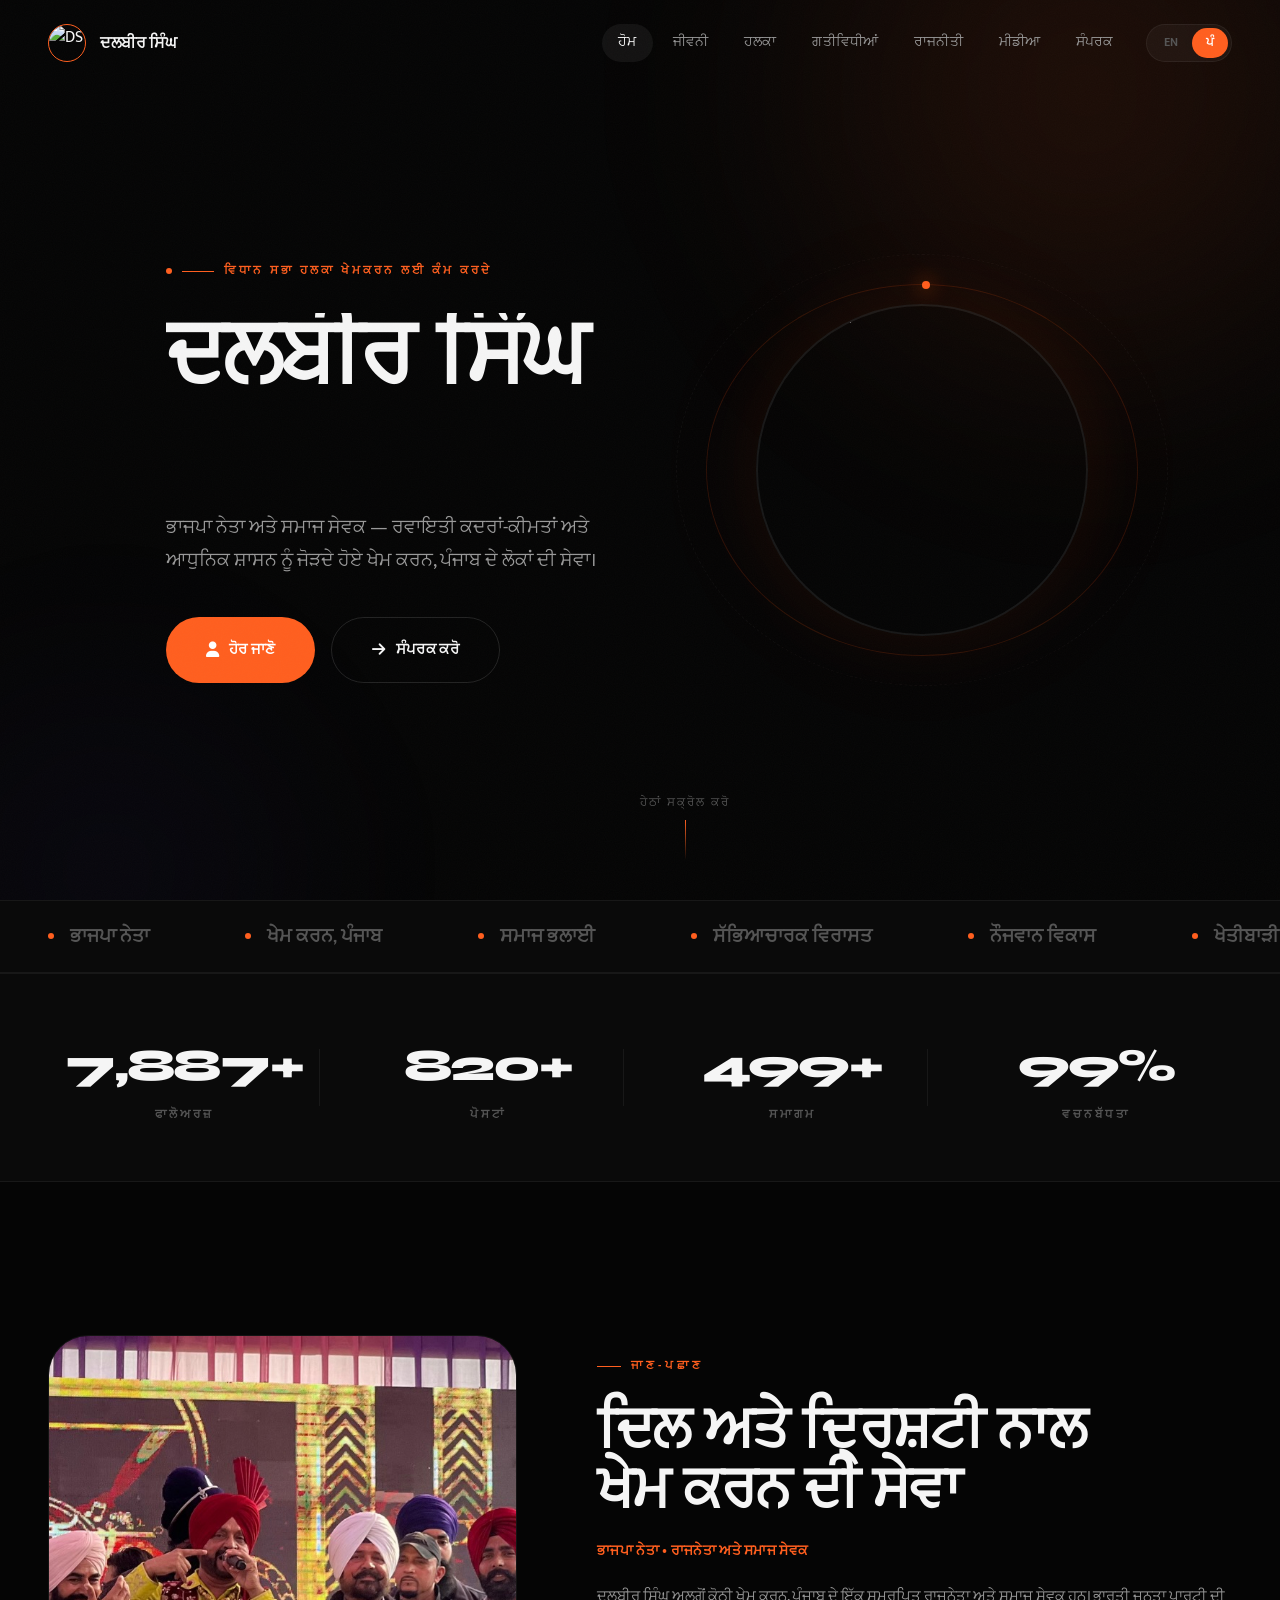
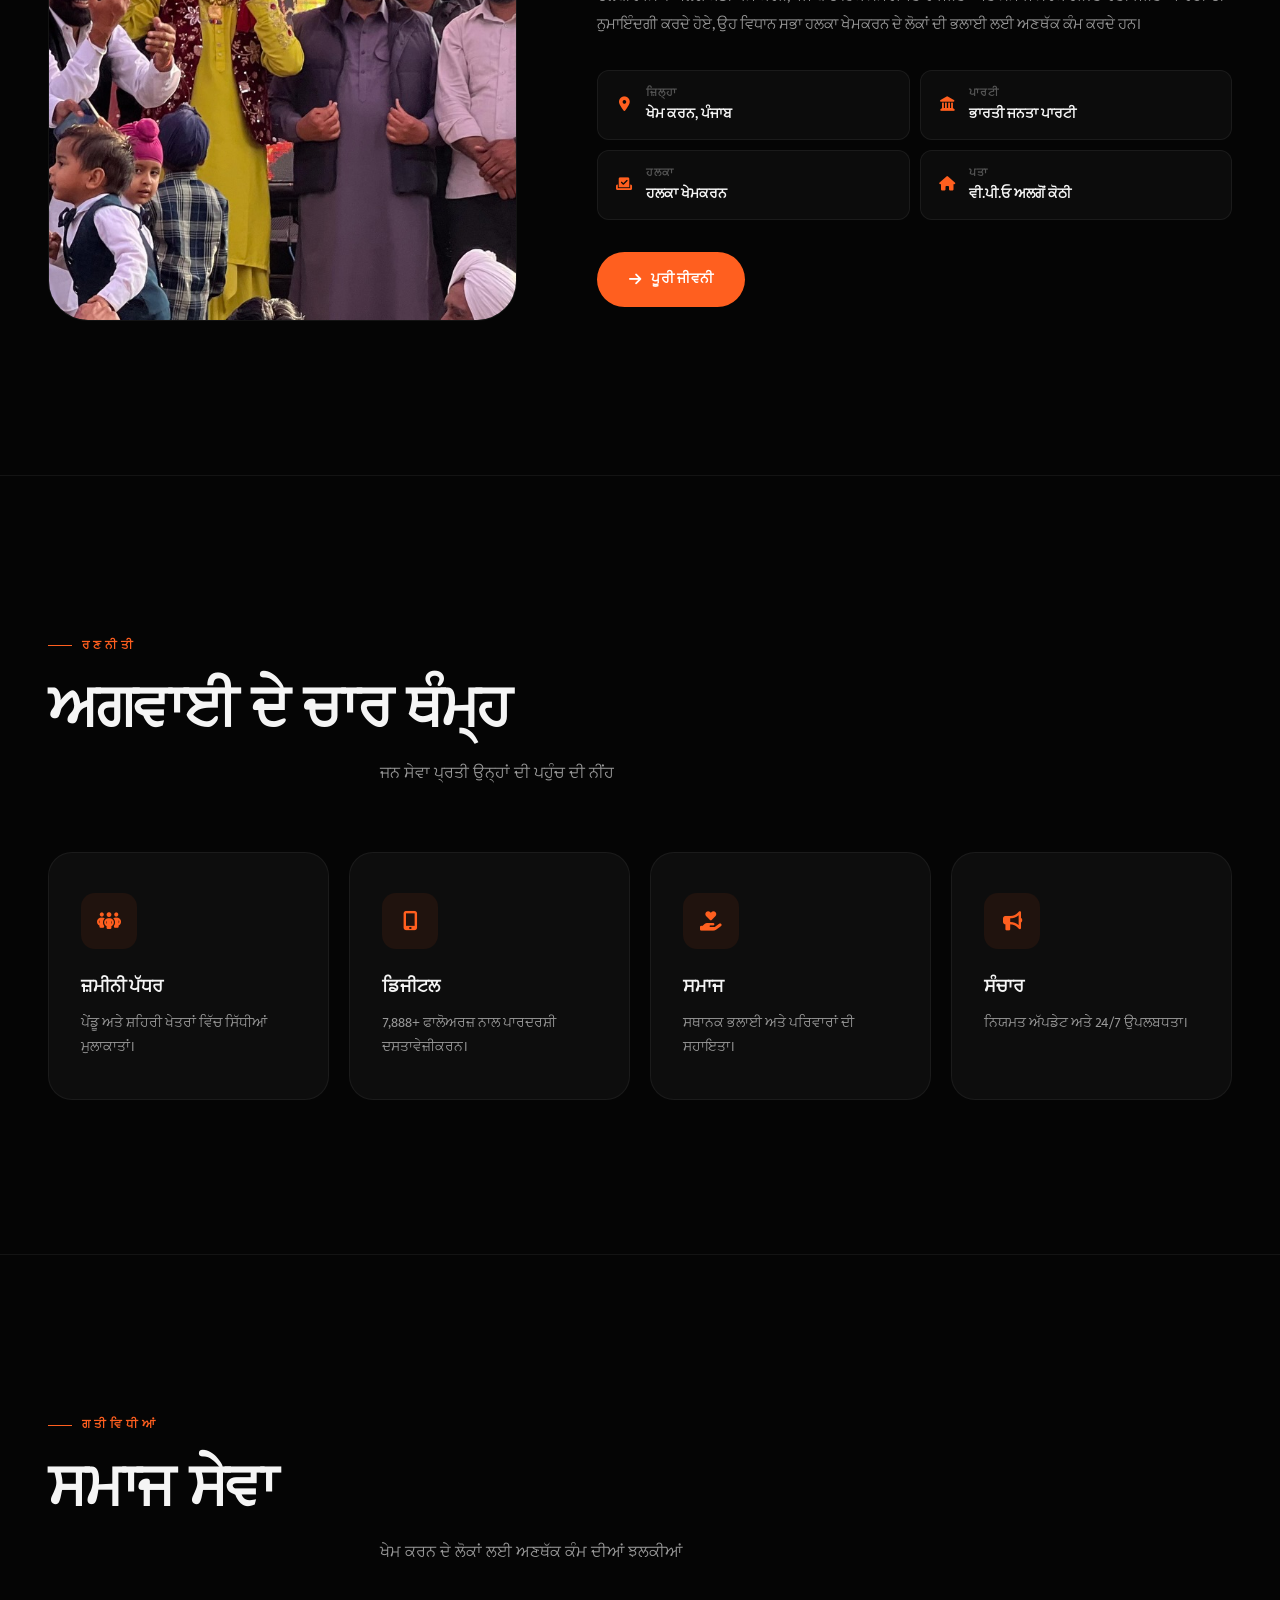
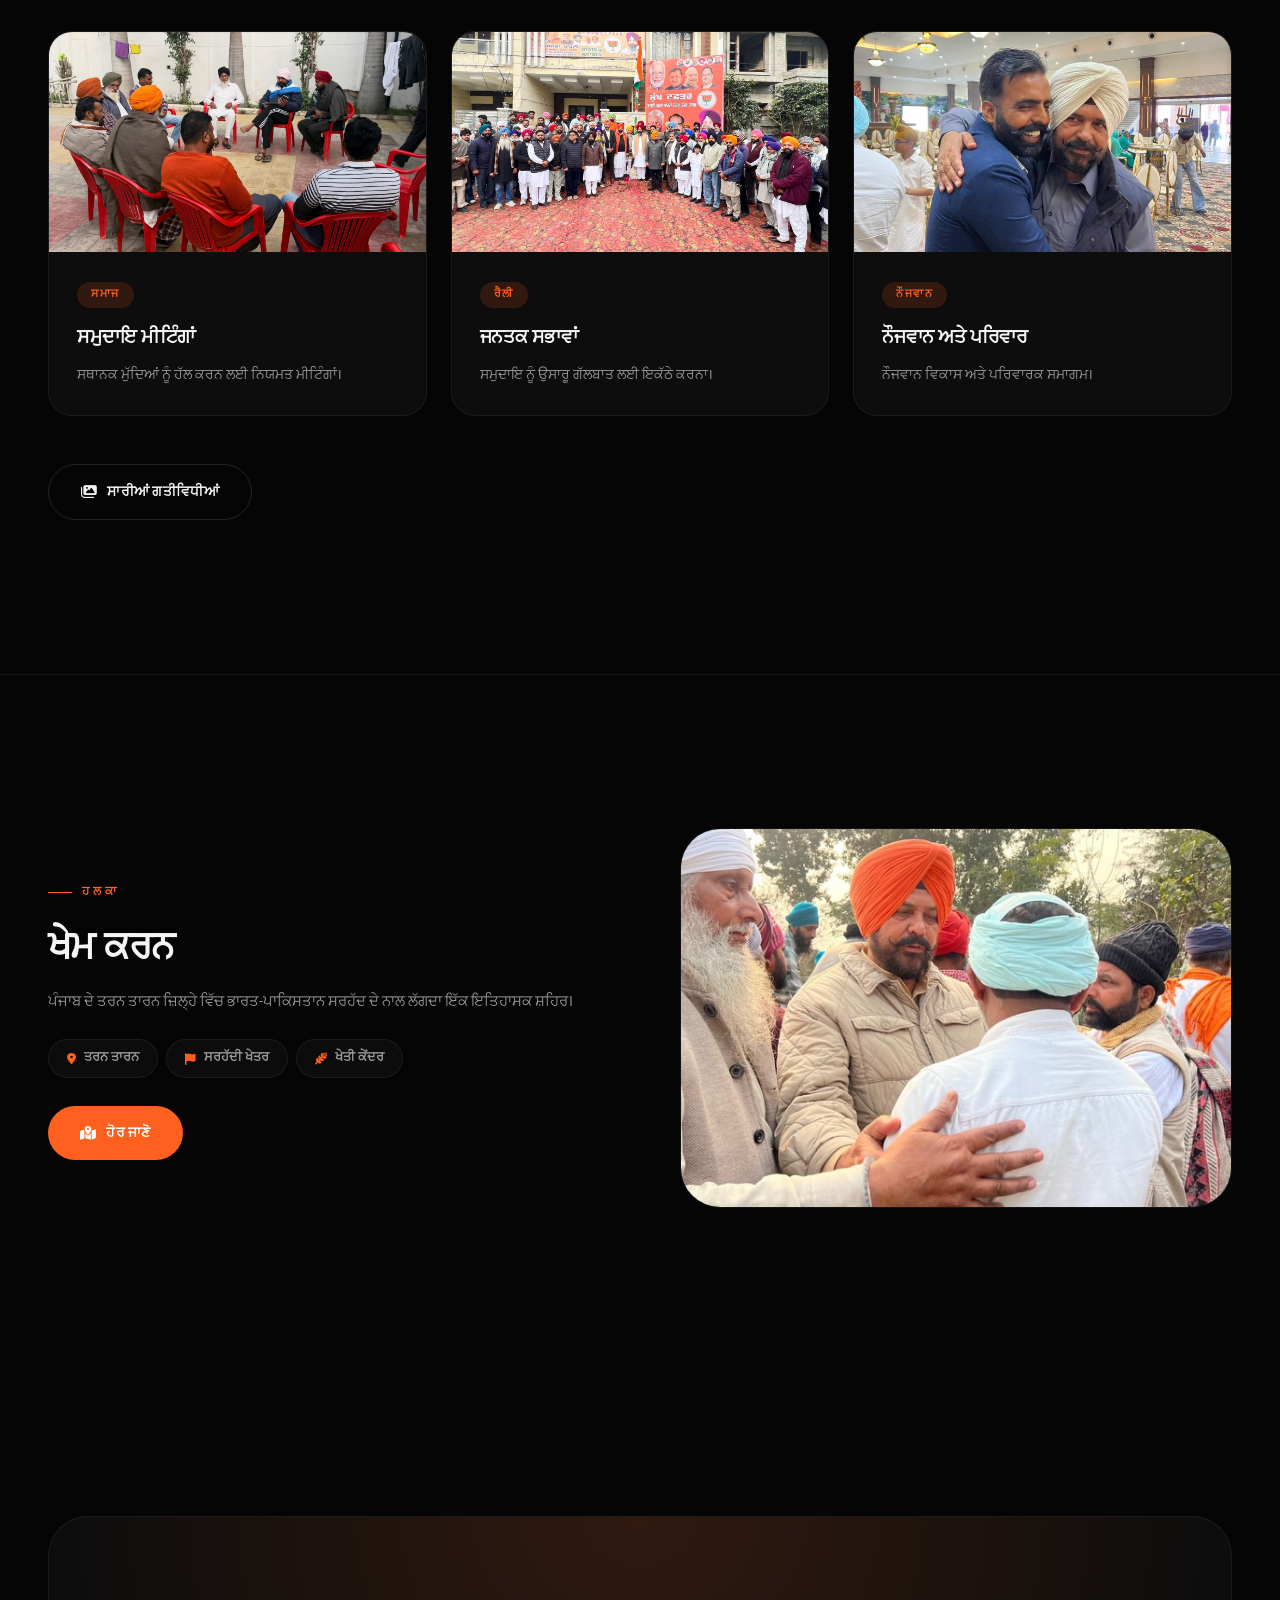
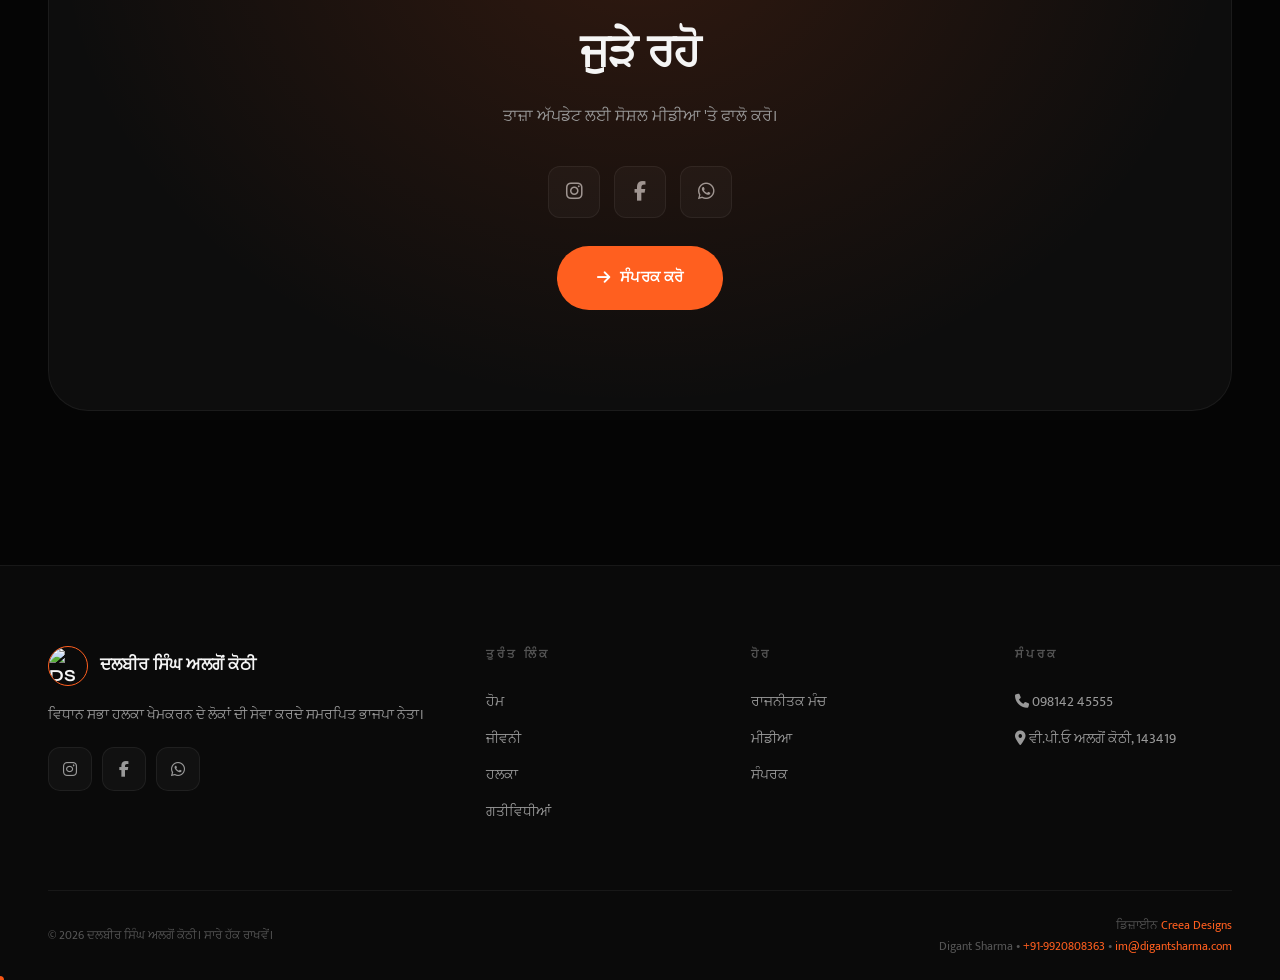
==== pa/index.html @ 73f95321 "Initial commit" ====
<!DOCTYPE html>
<html lang="pa">

<head>
    <meta charset="UTF-8">
    <meta name="viewport" content="width=device-width, initial-scale=1.0">
    <title>ਦਲਬੀਰ ਸਿੰਘ ਅਲਗੋਂ ਕੋਠੀ — ਭਾਜਪਾ ਨੇਤਾ, ਖੇਮ ਕਰਨ</title>
    <meta name="description" content="ਦਲਬੀਰ ਸਿੰਘ ਅਲਗੋਂ ਕੋਠੀ ਦੀ ਅਧਿਕਾਰਤ ਵੈੱਬਸਾਈਟ।">
    <link rel="stylesheet" href="../css/style.css">
    <link rel="stylesheet" href="https://cdnjs.cloudflare.com/ajax/libs/font-awesome/6.5.1/css/all.min.css">
</head>

<body class="pa">
    <nav class="navbar" id="navbar">
        <div class="container"><a href="index.html" class="nav-logo"><img src="../images/dalbir.png"
                    alt="DS"><span>ਦਲਬੀਰ ਸਿੰਘ</span></a>
            <div class="nav-links" id="navLinks"><a href="index.html" class="active">ਹੋਮ</a><a
                    href="about.html">ਜੀਵਨੀ</a><a href="constituency.html">ਹਲਕਾ</a><a
                    href="activities.html">ਗਤੀਵਿਧੀਆਂ</a><a href="political.html">ਰਾਜਨੀਤੀ</a><a
                    href="media.html">ਮੀਡੀਆ</a><a href="contact.html">ਸੰਪਰਕ</a>
                <div class="lang-switch"><a href="../index.html" data-lang="en">EN</a><a href="#" data-lang="pa"
                        class="active">ਪੰ</a></div>
            </div>
            <div class="hamburger" id="hamburger"><span></span><span></span><span></span></div>
        </div>
    </nav>

    <section class="hero" id="hero">
        <div class="hero-gradient"></div>
        <div class="hero-gradient-2"></div>
        <div class="hero-particles"></div>
        <div class="container">
            <div class="hero-layout">
                <div class="hero-text">
                    <div class="hero-eyebrow"><span class="dot"></span><span class="line"></span>ਵਿਧਾਨ ਸਭਾ ਹਲਕਾ ਖੇਮਕਰਨ
                        ਲਈ ਕੰਮ ਕਰਦੇ</div>
                    <h1><span class="line"><span class="line-inner d1">ਦਲਬੀਰ ਸਿੰਘ</span></span><span class="line"><span
                                class="line-inner d2 gradient-text">ਅਲਗੋਂ ਕੋਠੀ</span></span></h1>
                    <p class="hero-sub">ਭਾਜਪਾ ਨੇਤਾ ਅਤੇ ਸਮਾਜ ਸੇਵਕ — ਰਵਾਇਤੀ ਕਦਰਾਂ-ਕੀਮਤਾਂ ਅਤੇ ਆਧੁਨਿਕ ਸ਼ਾਸਨ ਨੂੰ ਜੋੜਦੇ ਹੋਏ
                        ਖੇਮ ਕਰਨ, ਪੰਜਾਬ ਦੇ ਲੋਕਾਂ ਦੀ ਸੇਵਾ।</p>
                    <div class="hero-actions"><a href="about.html" class="btn btn-primary btn-lg"><i
                                class="fas fa-user"></i> ਹੋਰ ਜਾਣੋ</a><a href="contact.html"
                            class="btn btn-ghost btn-lg"><i class="fas fa-arrow-right"></i> ਸੰਪਰਕ ਕਰੋ</a></div>
                </div>
                <div class="hero-portrait-wrap">
                    <div class="hero-portrait-ring-2"></div>
                    <div class="hero-portrait-ring"></div>
                    <div class="hero-portrait"><img src="../images/dalbir.png" alt="ਦਲਬੀਰ ਸਿੰਘ"></div>
                </div>
            </div>
        </div>
        <div class="hero-scroll-cue"><span>ਹੇਠਾਂ ਸਕ੍ਰੋਲ ਕਰੋ</span>
            <div class="scroll-line"></div>
        </div>
    </section>

    <div class="marquee-strip">
        <div class="marquee-track">
            <div class="marquee-item"><span class="sep"></span> ਭਾਜਪਾ ਨੇਤਾ</div>
            <div class="marquee-item"><span class="sep"></span> ਖੇਮ ਕਰਨ, ਪੰਜਾਬ</div>
            <div class="marquee-item"><span class="sep"></span> ਸਮਾਜ ਭਲਾਈ</div>
            <div class="marquee-item"><span class="sep"></span> ਸੱਭਿਆਚਾਰਕ ਵਿਰਾਸਤ</div>
            <div class="marquee-item"><span class="sep"></span> ਨੌਜਵਾਨ ਵਿਕਾਸ</div>
            <div class="marquee-item"><span class="sep"></span> ਖੇਤੀਬਾੜੀ ਸਹਾਇਤਾ</div>
            <div class="marquee-item"><span class="sep"></span> ਭਾਜਪਾ ਨੇਤਾ</div>
            <div class="marquee-item"><span class="sep"></span> ਖੇਮ ਕਰਨ, ਪੰਜਾਬ</div>
            <div class="marquee-item"><span class="sep"></span> ਸਮਾਜ ਭਲਾਈ</div>
            <div class="marquee-item"><span class="sep"></span> ਸੱਭਿਆਚਾਰਕ ਵਿਰਾਸਤ</div>
            <div class="marquee-item"><span class="sep"></span> ਨੌਜਵਾਨ ਵਿਕਾਸ</div>
            <div class="marquee-item"><span class="sep"></span> ਖੇਤੀਬਾੜੀ ਸਹਾਇਤਾ</div>
        </div>
    </div>

    <div class="stats-strip">
        <div class="container">
            <div class="stats-grid">
                <div class="stat-item reveal">
                    <div class="stat-number" data-target="7888" data-suffix="+">0</div>
                    <div class="stat-label">ਫਾਲੋਅਰਜ਼</div>
                </div>
                <div class="stat-item reveal">
                    <div class="stat-number" data-target="821" data-suffix="+">0</div>
                    <div class="stat-label">ਪੋਸਟਾਂ</div>
                </div>
                <div class="stat-item reveal">
                    <div class="stat-number" data-target="500" data-suffix="+">0</div>
                    <div class="stat-label">ਸਮਾਗਮ</div>
                </div>
                <div class="stat-item reveal">
                    <div class="stat-number" data-target="100" data-suffix="%">0</div>
                    <div class="stat-label">ਵਚਨਬੱਧਤਾ</div>
                </div>
            </div>
        </div>
    </div>

    <section class="section">
        <div class="container">
            <div class="about-grid">
                <div class="about-portrait reveal-left"><img src="../images/Community_Gathering_001.jpg"
                        alt="ਸਮਾਜ ਇਕੱਠ"></div>
                <div class="reveal-right">
                    <span class="sh-label">ਜਾਣ-ਪਛਾਣ</span>
                    <h2 class="sh-title">ਦਿਲ ਅਤੇ ਦ੍ਰਿਸ਼ਟੀ ਨਾਲ<br>ਖੇਮ ਕਰਨ ਦੀ ਸੇਵਾ</h2>
                    <div class="about-role">ਭਾਜਪਾ ਨੇਤਾ &bull; ਰਾਜਨੇਤਾ ਅਤੇ ਸਮਾਜ ਸੇਵਕ</div>
                    <div class="about-text">
                        <p>ਦਲਬੀਰ ਸਿੰਘ ਅਲਗੋਂ ਕੋਠੀ ਖੇਮ ਕਰਨ, ਪੰਜਾਬ ਦੇ ਇੱਕ ਸਮਰਪਿਤ ਰਾਜਨੇਤਾ ਅਤੇ ਸਮਾਜ ਸੇਵਕ ਹਨ। ਭਾਰਤੀ ਜਨਤਾ ਪਾਰਟੀ
                            ਦੀ ਨੁਮਾਇੰਦਗੀ ਕਰਦੇ ਹੋਏ, ਉਹ ਵਿਧਾਨ ਸਭਾ ਹਲਕਾ ਖੇਮਕਰਨ ਦੇ ਲੋਕਾਂ ਦੀ ਭਲਾਈ ਲਈ ਅਣਥੱਕ ਕੰਮ ਕਰਦੇ ਹਨ।</p>
                    </div>
                    <div class="info-grid">
                        <div class="info-item"><span class="icon"><i class="fas fa-map-marker-alt"></i></span>
                            <div>
                                <div class="label">ਜ਼ਿਲ੍ਹਾ</div>
                                <div class="value">ਖੇਮ ਕਰਨ, ਪੰਜਾਬ</div>
                            </div>
                        </div>
                        <div class="info-item"><span class="icon"><i class="fas fa-landmark"></i></span>
                            <div>
                                <div class="label">ਪਾਰਟੀ</div>
                                <div class="value">ਭਾਰਤੀ ਜਨਤਾ ਪਾਰਟੀ</div>
                            </div>
                        </div>
                        <div class="info-item"><span class="icon"><i class="fas fa-vote-yea"></i></span>
                            <div>
                                <div class="label">ਹਲਕਾ</div>
                                <div class="value">ਹਲਕਾ ਖੇਮਕਰਨ</div>
                            </div>
                        </div>
                        <div class="info-item"><span class="icon"><i class="fas fa-home"></i></span>
                            <div>
                                <div class="label">ਪਤਾ</div>
                                <div class="value">ਵੀ.ਪੀ.ਓ ਅਲਗੋਂ ਕੋਠੀ</div>
                            </div>
                        </div>
                    </div>
                    <div style="margin-top:32px;"><a href="about.html" class="btn btn-primary"><i
                                class="fas fa-arrow-right"></i> ਪੂਰੀ ਜੀਵਨੀ</a></div>
                </div>
            </div>
        </div>
    </section>

    <hr class="divider">
    <section class="section">
        <div class="container">
            <div class="text-center" style="margin-bottom:64px;"><span class="sh-label"
                    style="justify-content:center;">ਰਣਨੀਤੀ</span>
                <h2 class="sh-title">ਅਗਵਾਈ ਦੇ ਚਾਰ ਥੰਮ੍ਹ</h2>
                <p class="sh-desc">ਜਨ ਸੇਵਾ ਪ੍ਰਤੀ ਉਨ੍ਹਾਂ ਦੀ ਪਹੁੰਚ ਦੀ ਨੀਂਹ</p>
            </div>
            <div class="grid-4 stagger reveal">
                <div class="icon-block">
                    <div class="ib-icon"><i class="fas fa-people-group"></i></div>
                    <h3>ਜ਼ਮੀਨੀ ਪੱਧਰ</h3>
                    <p>ਪੇਂਡੂ ਅਤੇ ਸ਼ਹਿਰੀ ਖੇਤਰਾਂ ਵਿੱਚ ਸਿੱਧੀਆਂ ਮੁਲਾਕਾਤਾਂ।</p>
                </div>
                <div class="icon-block">
                    <div class="ib-icon"><i class="fas fa-mobile-screen-button"></i></div>
                    <h3>ਡਿਜੀਟਲ</h3>
                    <p>7,888+ ਫਾਲੋਅਰਜ਼ ਨਾਲ ਪਾਰਦਰਸ਼ੀ ਦਸਤਾਵੇਜ਼ੀਕਰਨ।</p>
                </div>
                <div class="icon-block">
                    <div class="ib-icon"><i class="fas fa-hand-holding-heart"></i></div>
                    <h3>ਸਮਾਜ</h3>
                    <p>ਸਥਾਨਕ ਭਲਾਈ ਅਤੇ ਪਰਿਵਾਰਾਂ ਦੀ ਸਹਾਇਤਾ।</p>
                </div>
                <div class="icon-block">
                    <div class="ib-icon"><i class="fas fa-bullhorn"></i></div>
                    <h3>ਸੰਚਾਰ</h3>
                    <p>ਨਿਯਮਤ ਅੱਪਡੇਟ ਅਤੇ 24/7 ਉਪਲਬਧਤਾ।</p>
                </div>
            </div>
        </div>
    </section>

    <hr class="divider">
    <section class="section">
        <div class="container">
            <div class="text-center" style="margin-bottom:64px;"><span class="sh-label"
                    style="justify-content:center;">ਗਤੀਵਿਧੀਆਂ</span>
                <h2 class="sh-title">ਸਮਾਜ ਸੇਵਾ</h2>
                <p class="sh-desc">ਖੇਮ ਕਰਨ ਦੇ ਲੋਕਾਂ ਲਈ ਅਣਥੱਕ ਕੰਮ ਦੀਆਂ ਝਲਕੀਆਂ</p>
            </div>
            <div class="grid-3 stagger reveal">
                <div class="card-modern">
                    <div class="card-img"><img src="../images/Community_Meeting_002.jpg" alt="ਮੀਟਿੰਗ"></div>
                    <div class="card-body"><span class="tag">ਸਮਾਜ</span>
                        <h3>ਸਮੁਦਾਇ ਮੀਟਿੰਗਾਂ</h3>
                        <p>ਸਥਾਨਕ ਮੁੱਦਿਆਂ ਨੂੰ ਹੱਲ ਕਰਨ ਲਈ ਨਿਯਮਤ ਮੀਟਿੰਗਾਂ।</p>
                    </div>
                </div>
                <div class="card-modern">
                    <div class="card-img"><img src="../images/Public_Assembly_003.jpg" alt="ਸਭਾ"></div>
                    <div class="card-body"><span class="tag">ਰੈਲੀ</span>
                        <h3>ਜਨਤਕ ਸਭਾਵਾਂ</h3>
                        <p>ਸਮੁਦਾਇ ਨੂੰ ਉਸਾਰੂ ਗੱਲਬਾਤ ਲਈ ਇਕੱਠੇ ਕਰਨਾ।</p>
                    </div>
                </div>
                <div class="card-modern">
                    <div class="card-img"><img src="../images/Youth_Engagement_005.jpg" alt="ਨੌਜਵਾਨ"></div>
                    <div class="card-body"><span class="tag">ਨੌਜਵਾਨ</span>
                        <h3>ਨੌਜਵਾਨ ਅਤੇ ਪਰਿਵਾਰ</h3>
                        <p>ਨੌਜਵਾਨ ਵਿਕਾਸ ਅਤੇ ਪਰਿਵਾਰਕ ਸਮਾਗਮ।</p>
                    </div>
                </div>
            </div>
            <div class="text-center" style="margin-top:48px;"><a href="activities.html" class="btn btn-ghost"><i
                        class="fas fa-images"></i> ਸਾਰੀਆਂ ਗਤੀਵਿਧੀਆਂ</a></div>
        </div>
    </section>

    <hr class="divider">
    <section class="section">
        <div class="container">
            <div class="split">
                <div class="split-text reveal-left"><span class="sh-label">ਹਲਕਾ</span>
                    <h2>ਖੇਮ ਕਰਨ</h2>
                    <p>ਪੰਜਾਬ ਦੇ ਤਰਨ ਤਾਰਨ ਜ਼ਿਲ੍ਹੇ ਵਿੱਚ ਭਾਰਤ-ਪਾਕਿਸਤਾਨ ਸਰਹੱਦ ਦੇ ਨਾਲ ਲੱਗਦਾ ਇੱਕ ਇਤਿਹਾਸਕ ਸ਼ਹਿਰ।</p>
                    <div class="tag-list"><span class="tag-pill"><i class="fas fa-location-dot"></i> ਤਰਨ
                            ਤਾਰਨ</span><span class="tag-pill"><i class="fas fa-flag"></i> ਸਰਹੱਦੀ ਖੇਤਰ</span><span
                            class="tag-pill"><i class="fas fa-wheat-awn"></i> ਖੇਤੀ ਕੇਂਦਰ</span></div>
                    <div style="margin-top:28px;"><a href="constituency.html" class="btn btn-primary"><i
                                class="fas fa-map-location-dot"></i> ਹੋਰ ਜਾਣੋ</a></div>
                </div>
                <div class="split-media reveal-right"><img src="../images/Welfare_Work_003.jpg" alt="ਖੇਮ ਕਰਨ"></div>
            </div>
        </div>
    </section>

    <section class="section">
        <div class="container">
            <div class="cta-block reveal">
                <h2>ਜੁੜੇ ਰਹੋ</h2>
                <p>ਤਾਜ਼ਾ ਅੱਪਡੇਟ ਲਈ ਸੋਸ਼ਲ ਮੀਡੀਆ 'ਤੇ ਫਾਲੋ ਕਰੋ।</p>
                <div class="social-links" style="justify-content:center;gap:14px;margin-bottom:28px;"><a
                        href="https://www.instagram.com/dalbiralgonkothi" target="_blank" class="social-link"
                        style="width:52px;height:52px;font-size:1.2rem;"><i class="fab fa-instagram"></i></a><a
                        href="https://www.facebook.com/DalbirSinghAlgonKothi" target="_blank" class="social-link"
                        style="width:52px;height:52px;font-size:1.2rem;"><i class="fab fa-facebook-f"></i></a><a
                        href="https://wa.me/919814245555" target="_blank" class="social-link"
                        style="width:52px;height:52px;font-size:1.2rem;"><i class="fab fa-whatsapp"></i></a></div><a
                    href="contact.html" class="btn btn-primary btn-lg"><i class="fas fa-arrow-right"></i> ਸੰਪਰਕ ਕਰੋ</a>
            </div>
        </div>
    </section>

    <footer class="footer">
        <div class="container">
            <div class="footer-grid">
                <div class="footer-about">
                    <div class="footer-logo"><img src="../images/dalbir.png" alt="DS"><span>ਦਲਬੀਰ ਸਿੰਘ ਅਲਗੋਂ ਕੋਠੀ</span>
                    </div>
                    <p>ਵਿਧਾਨ ਸਭਾ ਹਲਕਾ ਖੇਮਕਰਨ ਦੇ ਲੋਕਾਂ ਦੀ ਸੇਵਾ ਕਰਦੇ ਸਮਰਪਿਤ ਭਾਜਪਾ ਨੇਤਾ।</p>
                    <div class="social-links"><a href="https://www.instagram.com/dalbiralgonkothi" target="_blank"
                            class="social-link"><i class="fab fa-instagram"></i></a><a
                            href="https://www.facebook.com/DalbirSinghAlgonKothi" target="_blank" class="social-link"><i
                                class="fab fa-facebook-f"></i></a><a href="https://wa.me/919814245555" target="_blank"
                            class="social-link"><i class="fab fa-whatsapp"></i></a></div>
                </div>
                <div>
                    <h4>ਤੁਰੰਤ ਲਿੰਕ</h4>
                    <div class="footer-links"><a href="index.html">ਹੋਮ</a><a href="about.html">ਜੀਵਨੀ</a><a
                            href="constituency.html">ਹਲਕਾ</a><a href="activities.html">ਗਤੀਵਿਧੀਆਂ</a></div>
                </div>
                <div>
                    <h4>ਹੋਰ</h4>
                    <div class="footer-links"><a href="political.html">ਰਾਜਨੀਤਕ ਮੰਚ</a><a href="media.html">ਮੀਡੀਆ</a><a
                            href="contact.html">ਸੰਪਰਕ</a></div>
                </div>
                <div>
                    <h4>ਸੰਪਰਕ</h4>
                    <div class="footer-links"><a href="tel:+919814245555"><i class="fas fa-phone"></i>&nbsp;098142
                            45555</a><a><i class="fas fa-map-marker-alt"></i>&nbsp;ਵੀ.ਪੀ.ਓ ਅਲਗੋਂ ਕੋਠੀ, 143419</a></div>
                </div>
            </div>
            <div class="footer-bottom">
                <div>&copy; 2026 ਦਲਬੀਰ ਸਿੰਘ ਅਲਗੋਂ ਕੋਠੀ। ਸਾਰੇ ਹੱਕ ਰਾਖਵੇਂ।</div>
                <div class="footer-credits">ਡਿਜ਼ਾਈਨ <a href="https://www.creaadesigns.com/" target="_blank">Creea
                        Designs</a><br>Digant Sharma &bull; <a href="tel:+919920808363">+91-9920808363</a> &bull; <a
                        href="mailto:im@digantsharma.com">im@digantsharma.com</a></div>
            </div>
        </div>
    </footer>
    <script src="../js/animations.js"></script>
    <script src="../js/language.js"></script>
</body>

</html>
---- css/style.css ----
/* ===========================================================
   DALBIR SINGH ALGON KOTHI — AWARD-WINNING DESIGN SYSTEM
   Cinematic • Immersive • Magnetic • Alive
   =========================================================== */
@import url('https://fonts.googleapis.com/css2?family=Space+Grotesk:wght@300;400;500;600;700&family=Syne:wght@400;500;600;700;800&family=Mukta:wght@300;400;500;600;700;800&display=swap');

/* ======================== TOKENS ======================== */
:root {
  --c-bg: #050505;
  --c-bg-2: #0a0a0a;
  --c-bg-3: #111;
  --c-bg-card: #0d0d0d;
  --c-surface: rgba(255, 255, 255, 0.03);
  --c-surface-hover: rgba(255, 255, 255, 0.06);
  --c-border: rgba(255, 255, 255, 0.06);
  --c-border-hover: rgba(255, 255, 255, 0.12);
  --c-text: #f5f5f5;
  --c-text-2: #999;
  --c-text-3: #555;
  --c-accent: #FF5F1F;
  --c-accent-2: #ff8a50;
  --c-accent-glow: rgba(255, 95, 31, 0.08);
  --c-accent-glow-2: rgba(255, 95, 31, 0.15);
  --c-white: #fff;
  --font-display: 'Syne', sans-serif;
  --font-body: 'Space Grotesk', sans-serif;
  --font-pa: 'Mukta', sans-serif;
  --ease-out-expo: cubic-bezier(0.16, 1, 0.3, 1);
  --ease-out-quint: cubic-bezier(0.22, 1, 0.36, 1);
  --ease-in-out: cubic-bezier(0.76, 0, 0.24, 1);
  --dur: 0.8s;
  --dur-fast: 0.4s;
  --r: 16px;
  --r-lg: 24px;
  --r-xl: 40px;
}

/* ======================== GLOBAL ======================== */
*,
*::before,
*::after {
  box-sizing: border-box;
  margin: 0;
  padding: 0;
}

html {
  scroll-behavior: auto;
  /* JS handles smooth scroll */
  font-size: 16px;
}

body {
  font-family: var(--font-body);
  background: var(--c-bg);
  color: var(--c-text);
  line-height: 1.6;
  overflow-x: hidden;
  -webkit-font-smoothing: antialiased;
  cursor: default;
}

body.pa {
  font-family: var(--font-pa);
}

img {
  max-width: 100%;
  height: auto;
  display: block;
}

a {
  text-decoration: none;
  color: inherit;
}

ul,
ol {
  list-style: none;
}

button {
  cursor: pointer;
  border: none;
  background: none;
  font-family: inherit;
}

::selection {
  background: var(--c-accent);
  color: var(--c-white);
}

/* — Grain Overlay — */
body::after {
  content: '';
  position: fixed;
  inset: 0;
  z-index: 9998;
  pointer-events: none;
  opacity: 0.025;
  background: url("data:image/svg+xml,%3Csvg viewBox='0 0 256 256' xmlns='http://www.w3.org/2000/svg'%3E%3Cfilter id='noise'%3E%3CfeTurbulence type='fractalNoise' baseFrequency='0.9' numOctaves='4' stitchTiles='stitch'/%3E%3C/filter%3E%3Crect width='100%25' height='100%25' filter='url(%23noise)'/%3E%3C/svg%3E");
  background-size: 256px 256px;
}

/* — Custom Scrollbar — */
::-webkit-scrollbar {
  width: 6px;
}

::-webkit-scrollbar-track {
  background: var(--c-bg);
}

::-webkit-scrollbar-thumb {
  background: var(--c-accent);
  border-radius: 3px;
}

/* — Layout — */
.container {
  max-width: 1320px;
  margin: 0 auto;
  padding: 0 clamp(20px, 4vw, 48px);
}

.section {
  padding: clamp(80px, 12vw, 160px) 0;
  position: relative;
}

/* ======================== CUSTOM CURSOR ======================== */
.cursor-dot {
  position: fixed;
  width: 8px;
  height: 8px;
  background: var(--c-accent);
  border-radius: 50%;
  pointer-events: none;
  z-index: 9999;
  mix-blend-mode: difference;
  transition: transform 0.15s var(--ease-out-expo), width 0.3s, height 0.3s;
  transform: translate(-50%, -50%);
}

.cursor-ring {
  position: fixed;
  width: 40px;
  height: 40px;
  border: 1px solid rgba(255, 95, 31, 0.4);
  border-radius: 50%;
  pointer-events: none;
  z-index: 9999;
  transition: transform 0.4s var(--ease-out-expo), width 0.3s, height 0.3s, border-color 0.3s;
  transform: translate(-50%, -50%);
}

.cursor-dot.hovering {
  transform: translate(-50%, -50%) scale(3);
  mix-blend-mode: normal;
}

.cursor-ring.hovering {
  width: 60px;
  height: 60px;
  border-color: var(--c-accent);
}

/* ======================== NAVBAR ======================== */
.navbar {
  position: fixed;
  top: 0;
  left: 0;
  width: 100%;
  z-index: 100;
  padding: 24px 0;
  transition: padding var(--dur-fast) var(--ease-out-expo), background var(--dur-fast);
}

.navbar.scrolled {
  padding: 14px 0;
  background: rgba(5, 5, 5, 0.85);
  backdrop-filter: blur(30px) saturate(180%);
  -webkit-backdrop-filter: blur(30px) saturate(180%);
  border-bottom: 1px solid var(--c-border);
}

.navbar .container {
  display: flex;
  align-items: center;
  justify-content: space-between;
}

.nav-logo {
  display: flex;
  align-items: center;
  gap: 14px;
}

.nav-logo img {
  width: 38px;
  height: 38px;
  border-radius: 50%;
  border: 1.5px solid var(--c-accent);
  object-fit: cover;
  transition: transform var(--dur-fast) var(--ease-out-expo);
}

.nav-logo:hover img {
  transform: scale(1.1) rotate(5deg);
}

.nav-logo span {
  font-family: var(--font-display);
  font-weight: 700;
  font-size: 1rem;
  letter-spacing: -0.02em;
}

.nav-links {
  display: flex;
  align-items: center;
  gap: 4px;
}

.nav-links a {
  color: var(--c-text-2);
  font-weight: 500;
  font-size: 0.85rem;
  padding: 8px 16px;
  border-radius: 100px;
  position: relative;
  transition: color var(--dur-fast), background var(--dur-fast);
  letter-spacing: 0.01em;
}

.nav-links a:hover {
  color: var(--c-text);
}

.nav-links a.active {
  color: var(--c-white);
  background: rgba(255, 255, 255, 0.06);
}

.lang-switch {
  display: flex;
  background: rgba(255, 255, 255, 0.04);
  border: 1px solid var(--c-border);
  border-radius: 100px;
  padding: 3px;
  margin-left: 12px;
}

.lang-switch a {
  padding: 5px 14px !important;
  border-radius: 100px !important;
  font-size: 0.78rem !important;
  font-weight: 700 !important;
  color: var(--c-text-3) !important;
  background: transparent !important;
  transition: all var(--dur-fast) !important;
}

.lang-switch a.active {
  background: var(--c-accent) !important;
  color: var(--c-white) !important;
}

.hamburger {
  display: none;
  flex-direction: column;
  gap: 6px;
  padding: 6px;
  cursor: pointer;
  z-index: 101;
}

.hamburger span {
  width: 24px;
  height: 1.5px;
  background: var(--c-text);
  transition: var(--dur-fast) var(--ease-out-expo);
  transform-origin: center;
}

.hamburger.active span:nth-child(1) {
  transform: rotate(45deg) translate(5px, 5px);
}

.hamburger.active span:nth-child(2) {
  opacity: 0;
}

.hamburger.active span:nth-child(3) {
  transform: rotate(-45deg) translate(5px, -5px);
}

/* ======================== HERO ======================== */
.hero {
  min-height: 100vh;
  min-height: 100dvh;
  display: flex;
  align-items: center;
  position: relative;
  overflow: hidden;
  padding: 120px 0 80px;
}

.hero-gradient {
  position: absolute;
  top: -40%;
  right: -20%;
  width: 900px;
  height: 900px;
  background: radial-gradient(circle, rgba(255, 95, 31, 0.12) 0%, transparent 65%);
  border-radius: 50%;
  filter: blur(80px);
  animation: hero-pulse 8s ease-in-out infinite alternate;
  pointer-events: none;
}

.hero-gradient-2 {
  position: absolute;
  bottom: -30%;
  left: -15%;
  width: 600px;
  height: 600px;
  background: radial-gradient(circle, rgba(80, 60, 200, 0.06) 0%, transparent 70%);
  border-radius: 50%;
  filter: blur(60px);
  animation: hero-pulse-2 10s ease-in-out infinite alternate;
  pointer-events: none;
}

@keyframes hero-pulse {
  0% {
    opacity: 0.6;
    transform: scale(1);
  }

  100% {
    opacity: 1;
    transform: scale(1.15) translate(-30px, 30px);
  }
}

@keyframes hero-pulse-2 {
  0% {
    opacity: 0.5;
    transform: scale(1);
  }

  100% {
    opacity: 0.8;
    transform: scale(1.1) translate(20px, -20px);
  }
}

.hero .container {
  position: relative;
  z-index: 2;
}

.hero-layout {
  display: grid;
  grid-template-columns: 1.1fr 0.9fr;
  gap: 80px;
  align-items: center;
}

.hero-eyebrow {
  display: inline-flex;
  align-items: center;
  gap: 10px;
  font-size: 0.78rem;
  font-weight: 600;
  text-transform: uppercase;
  letter-spacing: 3px;
  color: var(--c-accent);
  margin-bottom: 32px;
  overflow: hidden;
}

.hero-eyebrow .line {
  width: 32px;
  height: 1px;
  background: var(--c-accent);
}

.hero-eyebrow .dot {
  width: 6px;
  height: 6px;
  background: var(--c-accent);
  border-radius: 50%;
  animation: blink 2s ease-in-out infinite;
}

@keyframes blink {

  0%,
  100% {
    opacity: 1;
  }

  50% {
    opacity: 0.3;
  }
}

.hero h1 {
  font-family: var(--font-display);
  font-size: clamp(3.5rem, 7vw, 6.5rem);
  font-weight: 800;
  line-height: 0.95;
  letter-spacing: -0.04em;
  margin-bottom: 28px;
}

.hero h1 .line {
  display: block;
  overflow: hidden;
}

.hero h1 .line-inner {
  display: block;
  transform: translateY(110%);
  animation: line-up 1.2s var(--ease-out-expo) forwards;
}

.hero h1 .line-inner.d1 {
  animation-delay: 0.1s;
}

.hero h1 .line-inner.d2 {
  animation-delay: 0.25s;
}

@keyframes line-up {
  to {
    transform: translateY(0);
  }
}

.hero h1 .gradient-text {
  background: linear-gradient(135deg, var(--c-accent), #ff9a44, var(--c-accent));
  background-size: 200% 200%;
  -webkit-background-clip: text;
  -webkit-text-fill-color: transparent;
  background-clip: text;
  animation: gradient-shift 5s ease infinite;
}

@keyframes gradient-shift {

  0%,
  100% {
    background-position: 0% 50%;
  }

  50% {
    background-position: 100% 50%;
  }
}

.hero-sub {
  font-size: clamp(1rem, 1.5vw, 1.2rem);
  color: var(--c-text-2);
  max-width: 480px;
  line-height: 1.7;
  margin-bottom: 40px;
  opacity: 0;
  animation: fade-up 1s var(--ease-out-expo) 0.5s forwards;
}

@keyframes fade-up {
  from {
    opacity: 0;
    transform: translateY(20px);
  }

  to {
    opacity: 1;
    transform: translateY(0);
  }
}

.hero-actions {
  display: flex;
  gap: 16px;
  flex-wrap: wrap;
  opacity: 0;
  animation: fade-up 1s var(--ease-out-expo) 0.7s forwards;
}

.hero-portrait-wrap {
  position: relative;
  display: flex;
  justify-content: center;
  align-items: center;
  opacity: 0;
  animation: fade-up 1.2s var(--ease-out-expo) 0.3s forwards;
}

.hero-portrait-ring {
  position: absolute;
  inset: -20px;
  border-radius: 50%;
  border: 1px solid rgba(255, 95, 31, 0.15);
  animation: spin-slow 20s linear infinite;
}

.hero-portrait-ring::before {
  content: '';
  position: absolute;
  top: -4px;
  left: 50%;
  width: 8px;
  height: 8px;
  background: var(--c-accent);
  border-radius: 50%;
  box-shadow: 0 0 20px var(--c-accent);
}

@keyframes spin-slow {
  to {
    transform: rotate(360deg);
  }
}

.hero-portrait-ring-2 {
  position: absolute;
  inset: -50px;
  border-radius: 50%;
  border: 1px dashed rgba(255, 255, 255, 0.04);
  animation: spin-slow 40s linear infinite reverse;
}

.hero-portrait {
  width: clamp(280px, 26vw, 420px);
  height: clamp(280px, 26vw, 420px);
  border-radius: 50%;
  overflow: hidden;
  position: relative;
  border: 2px solid rgba(255, 255, 255, 0.08);
  box-shadow: 0 0 80px rgba(255, 95, 31, 0.08), 0 0 160px rgba(255, 95, 31, 0.04);
}

.hero-portrait img {
  width: 100%;
  height: 100%;
  object-fit: cover;
}

.hero-scroll-cue {
  position: absolute;
  bottom: 40px;
  left: 50%;
  transform: translateX(-50%);
  display: flex;
  flex-direction: column;
  align-items: center;
  gap: 8px;
  color: var(--c-text-3);
  font-size: 0.72rem;
  letter-spacing: 2px;
  text-transform: uppercase;
  opacity: 0;
  animation: fade-up 1s var(--ease-out-expo) 1.5s forwards;
}

.scroll-line {
  width: 1px;
  height: 40px;
  background: linear-gradient(to bottom, var(--c-accent), transparent);
  animation: scroll-bounce 2s ease-in-out infinite;
}

@keyframes scroll-bounce {

  0%,
  100% {
    transform: scaleY(1);
    opacity: 1;
  }

  50% {
    transform: scaleY(0.4);
    opacity: 0.4;
  }
}

/* ======================== MARQUEE ======================== */
.marquee-strip {
  overflow: hidden;
  border-top: 1px solid var(--c-border);
  border-bottom: 1px solid var(--c-border);
  padding: 20px 0;
  background: var(--c-bg-2);
}

.marquee-track {
  display: flex;
  width: max-content;
  animation: marquee 30s linear infinite;
}

.marquee-track:hover {
  animation-play-state: paused;
}

@keyframes marquee {
  to {
    transform: translateX(-50%);
  }
}

.marquee-item {
  flex-shrink: 0;
  padding: 0 48px;
  font-family: var(--font-display);
  font-size: clamp(1rem, 1.5vw, 1.3rem);
  font-weight: 600;
  color: var(--c-text-3);
  white-space: nowrap;
  display: flex;
  align-items: center;
  gap: 16px;
}

.marquee-item .sep {
  width: 6px;
  height: 6px;
  background: var(--c-accent);
  border-radius: 50%;
  flex-shrink: 0;
}

/* ======================== BUTTONS ======================== */
.btn {
  display: inline-flex;
  align-items: center;
  gap: 10px;
  padding: 16px 32px;
  border-radius: 100px;
  font-weight: 600;
  font-size: 0.88rem;
  letter-spacing: 0.02em;
  position: relative;
  overflow: hidden;
  transition: transform var(--dur-fast) var(--ease-out-expo), box-shadow var(--dur-fast);
}

.btn::before {
  content: '';
  position: absolute;
  inset: 0;
  background: linear-gradient(90deg, transparent, rgba(255, 255, 255, 0.1), transparent);
  transform: translateX(-100%);
  transition: transform 0.6s var(--ease-out-expo);
}

.btn:hover::before {
  transform: translateX(100%);
}

.btn:hover {
  transform: translateY(-2px);
}

.btn-primary {
  background: var(--c-accent);
  color: var(--c-white);
  box-shadow: 0 0 0 0 rgba(255, 95, 31, 0);
}

.btn-primary:hover {
  box-shadow: 0 8px 40px rgba(255, 95, 31, 0.3), 0 0 0 1px rgba(255, 95, 31, 0.3);
}

.btn-ghost {
  background: transparent;
  border: 1px solid var(--c-border-hover);
  color: var(--c-text);
}

.btn-ghost:hover {
  border-color: var(--c-accent);
  color: var(--c-accent);
  background: var(--c-accent-glow);
}

.btn-white {
  background: var(--c-white);
  color: var(--c-bg);
  font-weight: 700;
}

.btn-white:hover {
  box-shadow: 0 12px 40px rgba(255, 255, 255, 0.15);
}

.btn-lg {
  padding: 20px 40px;
  font-size: 0.95rem;
}

/* ======================== SECTION HEADERS ======================== */
.sh-label {
  display: inline-flex;
  align-items: center;
  gap: 10px;
  font-size: 0.72rem;
  font-weight: 700;
  text-transform: uppercase;
  letter-spacing: 4px;
  color: var(--c-accent);
  margin-bottom: 24px;
}

.sh-label::before {
  content: '';
  width: 24px;
  height: 1px;
  background: var(--c-accent);
}

.sh-title {
  font-family: var(--font-display);
  font-size: clamp(2rem, 4.5vw, 3.8rem);
  font-weight: 800;
  line-height: 1.05;
  letter-spacing: -0.04em;
  margin-bottom: 20px;
}

.sh-desc {
  font-size: 1rem;
  color: var(--c-text-2);
  max-width: 520px;
  line-height: 1.8;
}

.text-center .sh-desc {
  margin: 0 auto;
}

/* ======================== STATS ======================== */
.stats-strip {
  padding: 56px 0;
  background: var(--c-bg-2);
  border-top: 1px solid var(--c-border);
  border-bottom: 1px solid var(--c-border);
}

.stats-grid {
  display: grid;
  grid-template-columns: repeat(4, 1fr);
  gap: 32px;
}

.stat-item {
  text-align: center;
  position: relative;
}

.stat-item:not(:last-child)::after {
  content: '';
  position: absolute;
  right: 0;
  top: 20%;
  height: 60%;
  width: 1px;
  background: var(--c-border);
}

.stat-number {
  font-family: var(--font-display);
  font-size: clamp(2rem, 3.5vw, 3rem);
  font-weight: 800;
  letter-spacing: -0.04em;
  color: var(--c-text);
}

.stat-label {
  font-size: 0.75rem;
  color: var(--c-text-3);
  text-transform: uppercase;
  letter-spacing: 3px;
  font-weight: 600;
  margin-top: 4px;
}

/* ======================== CARDS ======================== */
.card-modern {
  background: var(--c-bg-card);
  border: 1px solid var(--c-border);
  border-radius: var(--r-lg);
  overflow: hidden;
  transition: border-color var(--dur-fast), transform var(--dur) var(--ease-out-expo), box-shadow var(--dur);
  position: relative;
}

.card-modern::before {
  content: '';
  position: absolute;
  inset: 0;
  background: linear-gradient(135deg, var(--c-accent-glow) 0%, transparent 50%);
  opacity: 0;
  transition: opacity var(--dur-fast);
  pointer-events: none;
  z-index: 0;
}

.card-modern:hover::before {
  opacity: 1;
}

.card-modern:hover {
  border-color: var(--c-border-hover);
  transform: translateY(-6px);
  box-shadow: 0 30px 80px rgba(0, 0, 0, 0.4);
}

.card-modern .card-img {
  width: 100%;
  height: 220px;
  overflow: hidden;
  position: relative;
}

.card-modern .card-img img {
  width: 100%;
  height: 100%;
  object-fit: cover;
  transition: transform 0.8s var(--ease-out-expo);
}

.card-modern:hover .card-img img {
  transform: scale(1.08);
}

.card-modern .card-body {
  padding: 28px;
  position: relative;
  z-index: 1;
}

.card-modern .tag {
  display: inline-block;
  padding: 4px 14px;
  border-radius: 100px;
  font-size: 0.68rem;
  font-weight: 700;
  text-transform: uppercase;
  letter-spacing: 1.5px;
  background: var(--c-accent-glow-2);
  color: var(--c-accent);
  margin-bottom: 14px;
}

.card-modern h3 {
  font-family: var(--font-display);
  font-size: 1.2rem;
  font-weight: 700;
  margin-bottom: 10px;
  letter-spacing: -0.02em;
}

.card-modern p {
  font-size: 0.88rem;
  color: var(--c-text-2);
  line-height: 1.7;
}

/* ======================== ICON BLOCKS ======================== */
.icon-block {
  padding: 40px 32px;
  background: var(--c-bg-card);
  border: 1px solid var(--c-border);
  border-radius: var(--r-lg);
  position: relative;
  overflow: hidden;
  transition: border-color var(--dur-fast), transform var(--dur) var(--ease-out-expo), box-shadow var(--dur);
}

.icon-block::after {
  content: '';
  position: absolute;
  top: 0;
  left: 0;
  right: 0;
  height: 1px;
  background: linear-gradient(90deg, transparent, var(--c-accent), transparent);
  opacity: 0;
  transition: opacity var(--dur-fast);
}

.icon-block:hover::after {
  opacity: 1;
}

.icon-block:hover {
  border-color: var(--c-border-hover);
  transform: translateY(-4px);
  box-shadow: 0 20px 60px rgba(0, 0, 0, 0.3);
}

.ib-icon {
  width: 56px;
  height: 56px;
  border-radius: 14px;
  background: var(--c-accent-glow);
  display: flex;
  align-items: center;
  justify-content: center;
  font-size: 1.2rem;
  color: var(--c-accent);
  margin-bottom: 24px;
  transition: background var(--dur-fast), color var(--dur-fast), transform var(--dur-fast) var(--ease-out-expo);
}

.icon-block:hover .ib-icon {
  background: var(--c-accent);
  color: var(--c-white);
  transform: scale(1.08);
}

.icon-block h3 {
  font-family: var(--font-display);
  font-size: 1.1rem;
  font-weight: 700;
  margin-bottom: 10px;
  letter-spacing: -0.01em;
}

.icon-block p {
  font-size: 0.88rem;
  color: var(--c-text-2);
  line-height: 1.7;
}

/* ======================== SPLIT LAYOUT ======================== */
.split {
  display: grid;
  grid-template-columns: 1fr 1fr;
  gap: 80px;
  align-items: center;
}

.split-text h2 {
  font-family: var(--font-display);
  font-size: clamp(1.8rem, 3vw, 2.8rem);
  font-weight: 800;
  line-height: 1.1;
  letter-spacing: -0.04em;
  margin-bottom: 20px;
}

.split-text p {
  color: var(--c-text-2);
  margin-bottom: 16px;
  font-size: 0.95rem;
  line-height: 1.8;
}

.split-media {
  border-radius: var(--r-xl);
  overflow: hidden;
  border: 1px solid var(--c-border);
  position: relative;
}

.split-media img {
  width: 100%;
  aspect-ratio: 16/11;
  object-fit: cover;
  transition: transform 0.8s var(--ease-out-expo);
}

.split-media:hover img {
  transform: scale(1.04);
}

.tag-list {
  display: flex;
  gap: 8px;
  flex-wrap: wrap;
  margin-top: 24px;
}

.tag-pill {
  display: inline-flex;
  align-items: center;
  gap: 8px;
  padding: 8px 18px;
  background: var(--c-surface);
  border: 1px solid var(--c-border);
  border-radius: 100px;
  font-size: 0.8rem;
  font-weight: 600;
  color: var(--c-text-2);
  transition: border-color var(--dur-fast), color var(--dur-fast);
}

.tag-pill:hover {
  border-color: var(--c-accent);
  color: var(--c-accent);
}

.tag-pill i {
  color: var(--c-accent);
  font-size: 0.75rem;
}

/* ======================== ABOUT ======================== */
.about-grid {
  display: grid;
  grid-template-columns: 0.85fr 1.15fr;
  gap: 80px;
  align-items: center;
}

.about-portrait {
  border-radius: var(--r-xl);
  overflow: hidden;
  border: 1px solid var(--c-border);
  position: relative;
}

.about-portrait img {
  width: 100%;
  aspect-ratio: 4/5;
  object-fit: cover;
}

.about-role {
  color: var(--c-accent);
  font-weight: 600;
  font-size: 0.9rem;
  margin-bottom: 20px;
  letter-spacing: 0.02em;
}

.about-text p {
  color: var(--c-text-2);
  margin-bottom: 16px;
  font-size: 0.95rem;
  line-height: 1.8;
}

.info-grid {
  display: grid;
  grid-template-columns: repeat(2, 1fr);
  gap: 10px;
  margin-top: 32px;
}

.info-item {
  display: flex;
  align-items: center;
  gap: 14px;
  padding: 14px 18px;
  background: var(--c-surface);
  border: 1px solid var(--c-border);
  border-radius: 12px;
  transition: border-color var(--dur-fast);
}

.info-item:hover {
  border-color: var(--c-border-hover);
}

.info-item .icon {
  color: var(--c-accent);
  font-size: 0.9rem;
  width: 16px;
  text-align: center;
}

.info-item .label {
  font-size: 0.68rem;
  color: var(--c-text-3);
  text-transform: uppercase;
  letter-spacing: 1px;
  font-weight: 700;
}

.info-item .value {
  font-weight: 600;
  font-size: 0.88rem;
}

/* ======================== PAGE HERO ======================== */
.page-hero {
  padding: clamp(140px, 18vw, 200px) 0 clamp(60px, 8vw, 100px);
  position: relative;
  overflow: hidden;
}

.page-hero::before {
  content: '';
  position: absolute;
  top: -30%;
  right: -10%;
  width: 500px;
  height: 500px;
  background: radial-gradient(circle, var(--c-accent-glow-2) 0%, transparent 70%);
  border-radius: 50%;
  filter: blur(60px);
  pointer-events: none;
}

.page-hero h1 {
  font-family: var(--font-display);
  font-size: clamp(2.8rem, 6vw, 5rem);
  font-weight: 800;
  letter-spacing: -0.04em;
  line-height: 1;
  margin-bottom: 20px;
}

.page-hero .accent {
  color: var(--c-accent);
}

.page-hero p {
  font-size: 1.05rem;
  color: var(--c-text-2);
  max-width: 520px;
  line-height: 1.7;
}

.page-hero .breadcrumb {
  margin-top: 28px;
  font-size: 0.8rem;
  color: var(--c-text-3);
  letter-spacing: 0.5px;
}

.page-hero .breadcrumb a {
  color: var(--c-accent);
  transition: opacity var(--dur-fast);
}

.page-hero .breadcrumb a:hover {
  opacity: 0.7;
}

.text-center .page-hero p {
  margin-left: auto;
  margin-right: auto;
}

/* ======================== PRIORITY CARDS ======================== */
.priority-card {
  background: var(--c-bg-card);
  border: 1px solid var(--c-border);
  border-radius: var(--r-lg);
  padding: 32px;
  position: relative;
  overflow: hidden;
  transition: border-color var(--dur-fast), transform var(--dur) var(--ease-out-expo);
}

.priority-card::before {
  content: '';
  position: absolute;
  left: 0;
  top: 0;
  bottom: 0;
  width: 2px;
  background: var(--c-accent);
  transform: scaleY(0);
  transform-origin: top;
  transition: transform var(--dur-fast) var(--ease-out-expo);
}

.priority-card:hover::before {
  transform: scaleY(1);
}

.priority-card:hover {
  border-color: var(--c-border-hover);
  transform: translateY(-3px);
}

.priority-card h3 {
  display: flex;
  align-items: center;
  gap: 14px;
  font-family: var(--font-display);
  font-size: 1.05rem;
  margin-bottom: 10px;
  font-weight: 700;
}

.priority-card .p-icon {
  color: var(--c-accent);
  font-size: 1.1rem;
}

.priority-card p {
  font-size: 0.88rem;
  color: var(--c-text-2);
  line-height: 1.7;
}

/* ======================== TIMELINE ======================== */
.timeline {
  position: relative;
  padding: 40px 0;
}

.timeline::before {
  content: '';
  position: absolute;
  left: 50%;
  top: 0;
  bottom: 0;
  width: 1px;
  background: linear-gradient(to bottom, transparent, var(--c-accent), var(--c-accent), transparent);
  transform: translateX(-50%);
}

.timeline-item {
  display: flex;
  justify-content: flex-end;
  padding-right: calc(50% + 48px);
  position: relative;
  margin-bottom: 72px;
}

.timeline-item:nth-child(even) {
  justify-content: flex-start;
  padding-right: 0;
  padding-left: calc(50% + 48px);
}

.timeline-dot {
  position: absolute;
  left: 50%;
  top: 28px;
  width: 12px;
  height: 12px;
  background: var(--c-accent);
  border: 3px solid var(--c-bg);
  border-radius: 50%;
  transform: translateX(-50%);
  z-index: 1;
  box-shadow: 0 0 0 4px var(--c-accent-glow-2), 0 0 20px var(--c-accent-glow);
}

.timeline-content {
  background: var(--c-bg-card);
  border: 1px solid var(--c-border);
  padding: 28px 32px;
  border-radius: var(--r-lg);
  max-width: 440px;
  transition: border-color var(--dur-fast), transform var(--dur-fast) var(--ease-out-expo);
}

.timeline-content:hover {
  border-color: var(--c-border-hover);
  transform: translateY(-3px);
}

.timeline-content h3 {
  color: var(--c-accent);
  font-size: 0.72rem;
  font-weight: 700;
  text-transform: uppercase;
  letter-spacing: 3px;
  margin-bottom: 8px;
}

.timeline-content h4 {
  font-family: var(--font-display);
  font-size: 1.15rem;
  font-weight: 700;
  margin-bottom: 10px;
  letter-spacing: -0.02em;
}

.timeline-content p {
  font-size: 0.88rem;
  color: var(--c-text-2);
  line-height: 1.7;
}

/* ======================== GALLERY ======================== */
.gallery-grid {
  display: grid;
  grid-template-columns: repeat(auto-fill, minmax(340px, 1fr));
  gap: 16px;
}

.gallery-item {
  border-radius: var(--r-lg);
  overflow: hidden;
  position: relative;
  cursor: pointer;
  aspect-ratio: 16/9;
  border: 1px solid var(--c-border);
  transition: border-color var(--dur-fast), transform var(--dur) var(--ease-out-expo);
}

.gallery-item:hover {
  border-color: var(--c-border-hover);
  transform: scale(1.02);
}

.gallery-item img {
  width: 100%;
  height: 100%;
  object-fit: cover;
  transition: transform 0.8s var(--ease-out-expo);
}

.gallery-item:hover img {
  transform: scale(1.06);
}

.gallery-overlay {
  position: absolute;
  inset: 0;
  background: linear-gradient(transparent 40%, rgba(5, 5, 5, 0.9));
  opacity: 0;
  transition: opacity var(--dur-fast);
  display: flex;
  align-items: flex-end;
  padding: 24px;
}

.gallery-item:hover .gallery-overlay {
  opacity: 1;
}

.gallery-overlay p {
  color: var(--c-white);
  font-weight: 500;
  font-size: 0.9rem;
}

.filter-bar {
  display: flex;
  gap: 8px;
  justify-content: center;
  flex-wrap: wrap;
  margin-bottom: 48px;
}

.filter-btn {
  padding: 10px 24px;
  border-radius: 100px;
  font-weight: 600;
  font-size: 0.8rem;
  background: transparent;
  color: var(--c-text-3);
  border: 1px solid var(--c-border);
  transition: all var(--dur-fast);
  letter-spacing: 0.5px;
}

.filter-btn:hover {
  border-color: var(--c-border-hover);
  color: var(--c-text);
}

.filter-btn.active {
  background: var(--c-accent);
  color: var(--c-white);
  border-color: var(--c-accent);
}

/* ======================== LIGHTBOX ======================== */
.lightbox {
  position: fixed;
  inset: 0;
  background: rgba(5, 5, 5, 0.96);
  z-index: 9999;
  display: none;
  align-items: center;
  justify-content: center;
  backdrop-filter: blur(30px);
}

.lightbox.active {
  display: flex;
}

.lightbox img {
  max-width: 90%;
  max-height: 85vh;
  border-radius: var(--r-lg);
}

.lightbox-close {
  position: absolute;
  top: 24px;
  right: 24px;
  color: var(--c-text);
  font-size: 1.2rem;
  cursor: pointer;
  width: 48px;
  height: 48px;
  display: flex;
  align-items: center;
  justify-content: center;
  background: rgba(255, 255, 255, 0.06);
  border: 1px solid var(--c-border);
  border-radius: 50%;
  transition: all var(--dur-fast);
}

.lightbox-close:hover {
  background: var(--c-accent);
  border-color: var(--c-accent);
}

/* ======================== CONTACT ======================== */
.contact-card {
  display: flex;
  align-items: center;
  gap: 20px;
  padding: 28px;
  background: var(--c-bg-card);
  border: 1px solid var(--c-border);
  border-radius: var(--r-lg);
  transition: border-color var(--dur-fast), transform var(--dur-fast) var(--ease-out-expo);
}

.contact-card:hover {
  border-color: var(--c-border-hover);
  transform: translateY(-3px);
}

.contact-icon {
  width: 52px;
  height: 52px;
  border-radius: 14px;
  background: var(--c-accent-glow);
  display: flex;
  align-items: center;
  justify-content: center;
  color: var(--c-accent);
  font-size: 1.1rem;
  flex-shrink: 0;
}

.contact-info h4 {
  font-weight: 700;
  font-size: 0.9rem;
  margin-bottom: 3px;
}

.contact-info p {
  font-size: 0.85rem;
  color: var(--c-text-2);
}

.contact-info a {
  color: var(--c-accent);
}

.contact-info a:hover {
  text-decoration: underline;
}

/* ======================== SOCIAL ======================== */
.social-links {
  display: flex;
  gap: 10px;
}

.social-link {
  width: 44px;
  height: 44px;
  border-radius: 12px;
  display: flex;
  align-items: center;
  justify-content: center;
  font-size: 1rem;
  background: var(--c-surface);
  border: 1px solid var(--c-border);
  color: var(--c-text-2);
  transition: all var(--dur-fast) var(--ease-out-expo);
}

.social-link:hover {
  border-color: var(--c-accent);
  color: var(--c-accent);
  transform: translateY(-3px);
}

.social-card {
  background: var(--c-bg-card);
  border: 1px solid var(--c-border);
  border-radius: var(--r-lg);
  padding: 40px;
  text-align: center;
  transition: border-color var(--dur-fast), transform var(--dur) var(--ease-out-expo);
}

.social-card:hover {
  border-color: var(--c-border-hover);
  transform: translateY(-4px);
}

.social-card .sc-icon {
  width: 72px;
  height: 72px;
  border-radius: 50%;
  display: flex;
  align-items: center;
  justify-content: center;
  margin: 0 auto 20px;
  font-size: 1.8rem;
}

.social-card h3 {
  font-family: var(--font-display);
  margin-bottom: 8px;
  font-weight: 700;
  letter-spacing: -0.01em;
}

.social-card .sc-count {
  font-family: var(--font-display);
  font-size: 2.2rem;
  font-weight: 800;
  color: var(--c-accent);
  margin-bottom: 2px;
  letter-spacing: -0.04em;
}

.social-card .sc-label {
  font-size: 0.72rem;
  color: var(--c-text-3);
  text-transform: uppercase;
  letter-spacing: 2px;
  font-weight: 600;
}

.social-card .sc-sub {
  font-size: 0.82rem;
  color: var(--c-text-3);
  margin: 8px 0 24px;
}

/* ======================== CTA ======================== */
.cta-block {
  background: var(--c-bg-card);
  border: 1px solid var(--c-border);
  border-radius: var(--r-xl);
  padding: clamp(60px, 8vw, 100px) clamp(32px, 6vw, 80px);
  text-align: center;
  position: relative;
  overflow: hidden;
}

.cta-block::before {
  content: '';
  position: absolute;
  inset: 0;
  background: radial-gradient(ellipse at 50% 0%, var(--c-accent-glow-2), transparent 70%);
  pointer-events: none;
}

.cta-block h2 {
  font-family: var(--font-display);
  font-size: clamp(2rem, 3.5vw, 3rem);
  font-weight: 800;
  letter-spacing: -0.04em;
  margin-bottom: 16px;
  position: relative;
}

.cta-block p {
  color: var(--c-text-2);
  max-width: 480px;
  margin: 0 auto 36px;
  font-size: 1rem;
  position: relative;
}

/* ======================== DIVIDER ======================== */
.divider {
  border: none;
  border-top: 1px solid var(--c-border);
  margin: 0;
}

/* ======================== FOOTER ======================== */
.footer {
  background: var(--c-bg-2);
  border-top: 1px solid var(--c-border);
  padding: 80px 0 0;
}

.footer-grid {
  display: grid;
  grid-template-columns: 1.8fr 1fr 1fr 1fr;
  gap: 48px;
  padding-bottom: 60px;
}

.footer-about .footer-logo {
  display: flex;
  align-items: center;
  gap: 12px;
  margin-bottom: 16px;
  font-family: var(--font-display);
  font-weight: 700;
  font-size: 1.05rem;
}

.footer-about .footer-logo img {
  width: 40px;
  height: 40px;
  border-radius: 50%;
  border: 1.5px solid var(--c-accent);
  object-fit: cover;
}

.footer-about p {
  font-size: 0.88rem;
  color: var(--c-text-2);
  line-height: 1.8;
  margin-bottom: 20px;
}

.footer h4 {
  font-size: 0.72rem;
  font-weight: 700;
  text-transform: uppercase;
  letter-spacing: 3px;
  color: var(--c-text-3);
  margin-bottom: 20px;
}

.footer-links a {
  display: block;
  padding: 7px 0;
  font-size: 0.88rem;
  color: var(--c-text-2);
  transition: color var(--dur-fast);
}

.footer-links a:hover {
  color: var(--c-accent);
}

.footer-bottom {
  border-top: 1px solid var(--c-border);
  padding: 24px 0;
  display: flex;
  align-items: center;
  justify-content: space-between;
  flex-wrap: wrap;
  gap: 16px;
  font-size: 0.78rem;
  color: var(--c-text-3);
}

.footer-bottom a {
  color: var(--c-accent);
}

.footer-bottom a:hover {
  text-decoration: underline;
}

.footer-credits {
  text-align: right;
  font-size: 0.75rem;
  color: var(--c-text-3);
  line-height: 1.7;
}

/* ======================== SCROLL REVEALS ======================== */
.reveal {
  opacity: 0;
  transform: translateY(40px);
  transition: opacity 1s var(--ease-out-expo), transform 1s var(--ease-out-expo);
}

.reveal.visible {
  opacity: 1;
  transform: translateY(0);
}

.reveal-left {
  opacity: 0;
  transform: translateX(-50px);
  transition: opacity 1s var(--ease-out-expo), transform 1s var(--ease-out-expo);
}

.reveal-left.visible {
  opacity: 1;
  transform: translateX(0);
}

.reveal-right {
  opacity: 0;
  transform: translateX(50px);
  transition: opacity 1s var(--ease-out-expo), transform 1s var(--ease-out-expo);
}

.reveal-right.visible {
  opacity: 1;
  transform: translateX(0);
}

.reveal-scale {
  opacity: 0;
  transform: scale(0.92);
  transition: opacity 1s var(--ease-out-expo), transform 1s var(--ease-out-expo);
}

.reveal-scale.visible {
  opacity: 1;
  transform: scale(1);
}

/* Stagger children */
.stagger>* {
  opacity: 0;
  transform: translateY(30px);
  transition: opacity 0.6s var(--ease-out-expo), transform 0.6s var(--ease-out-expo);
}

.stagger.visible>*:nth-child(1) {
  transition-delay: 0s;
}

.stagger.visible>*:nth-child(2) {
  transition-delay: 0.08s;
}

.stagger.visible>*:nth-child(3) {
  transition-delay: 0.16s;
}

.stagger.visible>*:nth-child(4) {
  transition-delay: 0.24s;
}

.stagger.visible>*:nth-child(5) {
  transition-delay: 0.32s;
}

.stagger.visible>*:nth-child(6) {
  transition-delay: 0.40s;
}

.stagger.visible>* {
  opacity: 1;
  transform: translateY(0);
}

/* ======================== RESPONSIVE ======================== */
@media (max-width: 1024px) {
  .hero-layout {
    grid-template-columns: 1fr;
    text-align: center;
    gap: 48px;
  }

  .hero-portrait-wrap {
    order: -1;
  }

  .hero-portrait {
    width: 260px;
    height: 260px;
  }

  .hero-sub {
    margin: 0 auto 40px;
  }

  .hero-actions {
    justify-content: center;
  }

  .hero-eyebrow {
    justify-content: center;
  }

  .stats-grid {
    grid-template-columns: repeat(2, 1fr);
  }

  .stat-item:not(:last-child)::after {
    display: none;
  }

  .grid-3,
  .grid-4 {
    grid-template-columns: repeat(2, 1fr);
  }

  .footer-grid {
    grid-template-columns: repeat(2, 1fr);
  }

  .about-grid {
    grid-template-columns: 1fr;
    gap: 40px;
  }

  .split {
    grid-template-columns: 1fr;
    gap: 48px;
  }

  .timeline::before {
    left: 20px;
  }

  .timeline-item,
  .timeline-item:nth-child(even) {
    padding-left: 56px;
    padding-right: 0;
    justify-content: flex-start;
  }

  .timeline-dot {
    left: 20px;
  }
}

@media (max-width: 768px) {
  .section {
    padding: clamp(60px, 10vw, 100px) 0;
  }

  .nav-links {
    position: fixed;
    top: 0;
    right: -100%;
    width: 300px;
    height: 100vh;
    height: 100dvh;
    background: rgba(5, 5, 5, 0.98);
    backdrop-filter: blur(30px);
    flex-direction: column;
    padding: 100px 32px 32px;
    gap: 4px;
    transition: right var(--dur) var(--ease-out-expo);
    border-left: 1px solid var(--c-border);
  }

  .nav-links.open {
    right: 0;
  }

  .nav-links a {
    font-size: 1rem !important;
    padding: 14px 16px !important;
    width: 100%;
  }

  .lang-switch {
    margin-left: 0 !important;
    margin-top: 16px;
    align-self: flex-start;
  }

  .hamburger {
    display: flex;
  }

  .grid-2,
  .grid-3,
  .grid-4 {
    grid-template-columns: 1fr;
  }

  .stats-grid {
    grid-template-columns: repeat(2, 1fr);
  }

  .footer-grid {
    grid-template-columns: 1fr;
  }

  .footer-bottom {
    flex-direction: column;
    text-align: center;
  }

  .footer-credits {
    text-align: center;
  }

  .info-grid {
    grid-template-columns: 1fr;
  }

  .gallery-grid {
    grid-template-columns: 1fr;
  }

  .page-hero h1 {
    font-size: clamp(2rem, 8vw, 3rem);
  }

  .marquee-item {
    font-size: 0.9rem;
    padding: 0 24px;
  }

  .cursor-dot,
  .cursor-ring {
    display: none !important;
  }
}

@media (max-width: 480px) {
  .hero-portrait {
    width: 200px;
    height: 200px;
  }

  .hero h1 {
    font-size: 2.5rem;
  }

  .stat-number {
    font-size: 1.8rem;
  }

  .btn {
    padding: 14px 24px;
    font-size: 0.85rem;
  }

  .hero-scroll-cue {
    display: none;
  }
}

/* ======================== PRINT ======================== */
@media print {

  .navbar,
  .footer,
  .hero-particles,
  .lightbox,
  .hamburger,
  .cursor-dot,
  .cursor-ring,
  .marquee-strip {
    display: none !important;
  }

  body {
    background: #fff;
    color: #000;
  }

  body::after {
    display: none;
  }
}

/* Util grids */
.grid-2 {
  display: grid;
  grid-template-columns: repeat(2, 1fr);
  gap: 32px;
}

.grid-3 {
  display: grid;
  grid-template-columns: repeat(3, 1fr);
  gap: 24px;
}

.grid-4 {
  display: grid;
  grid-template-columns: repeat(4, 1fr);
  gap: 20px;
}
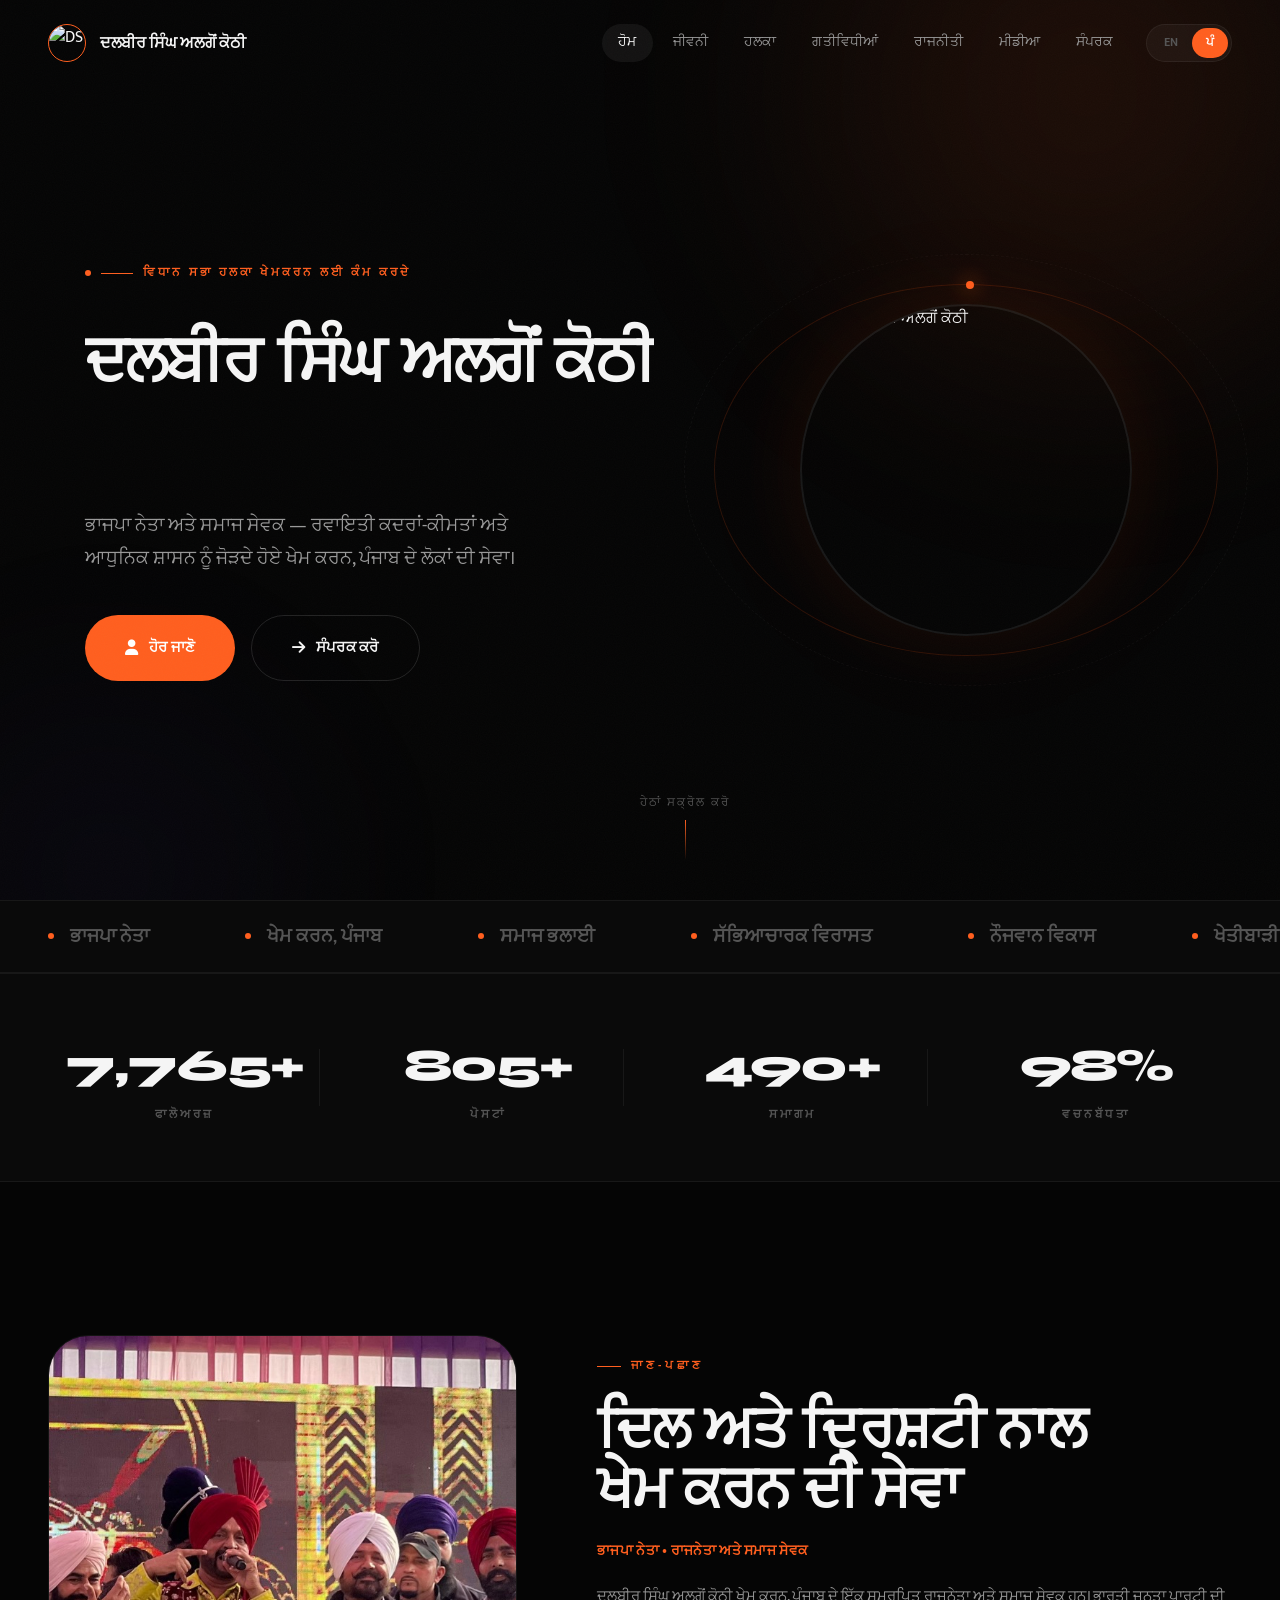
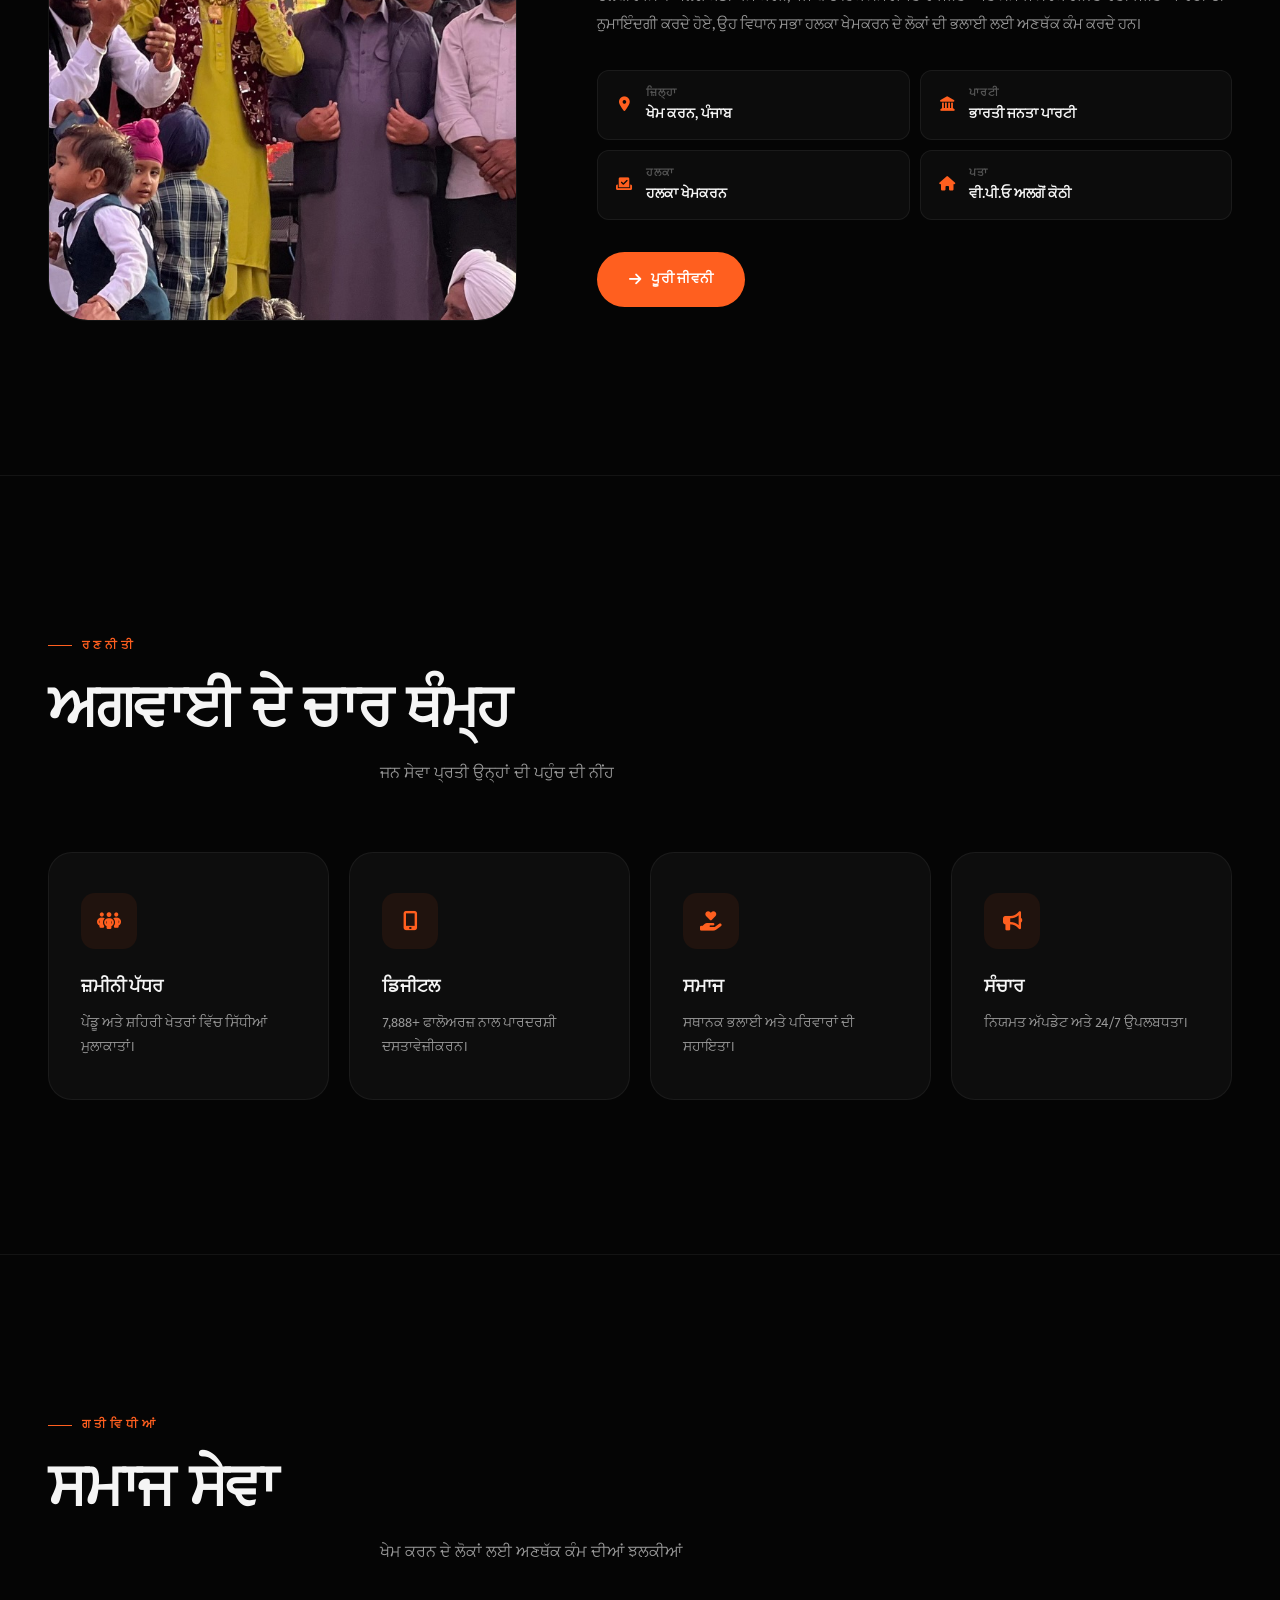
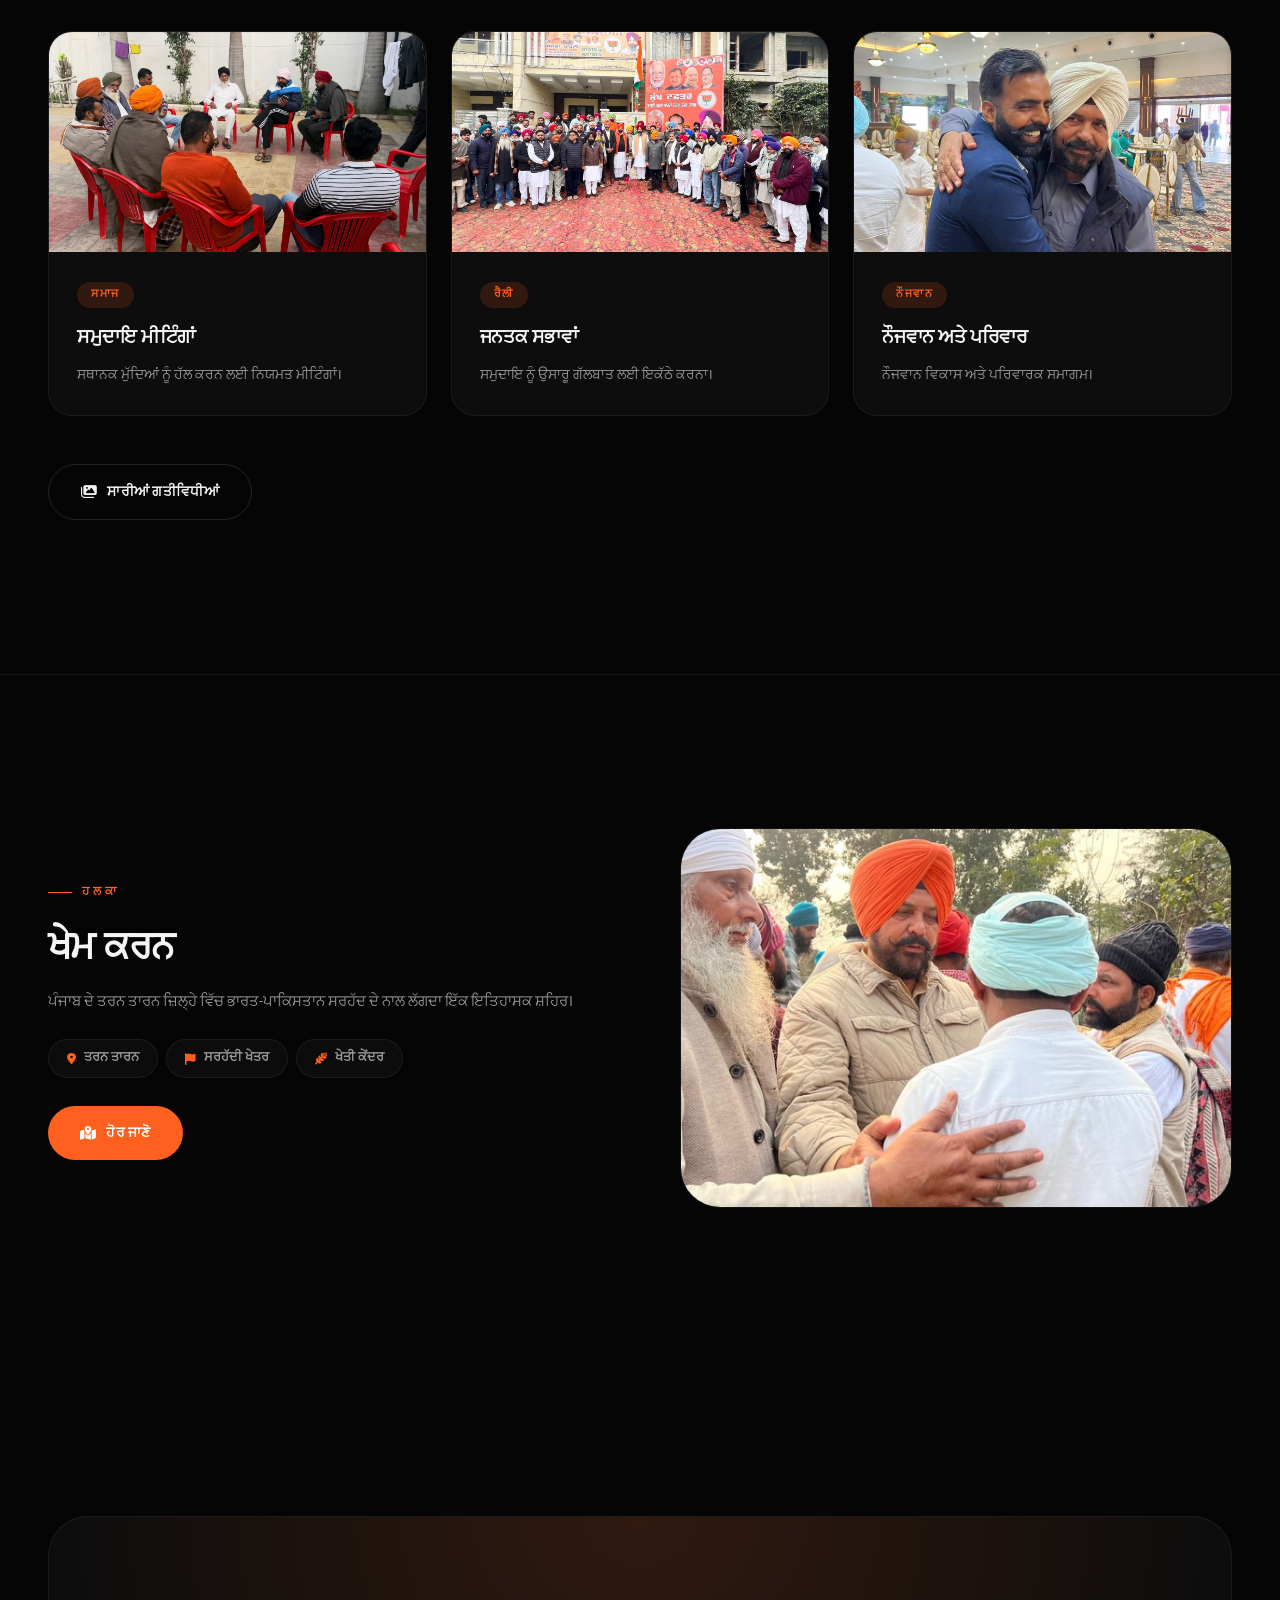
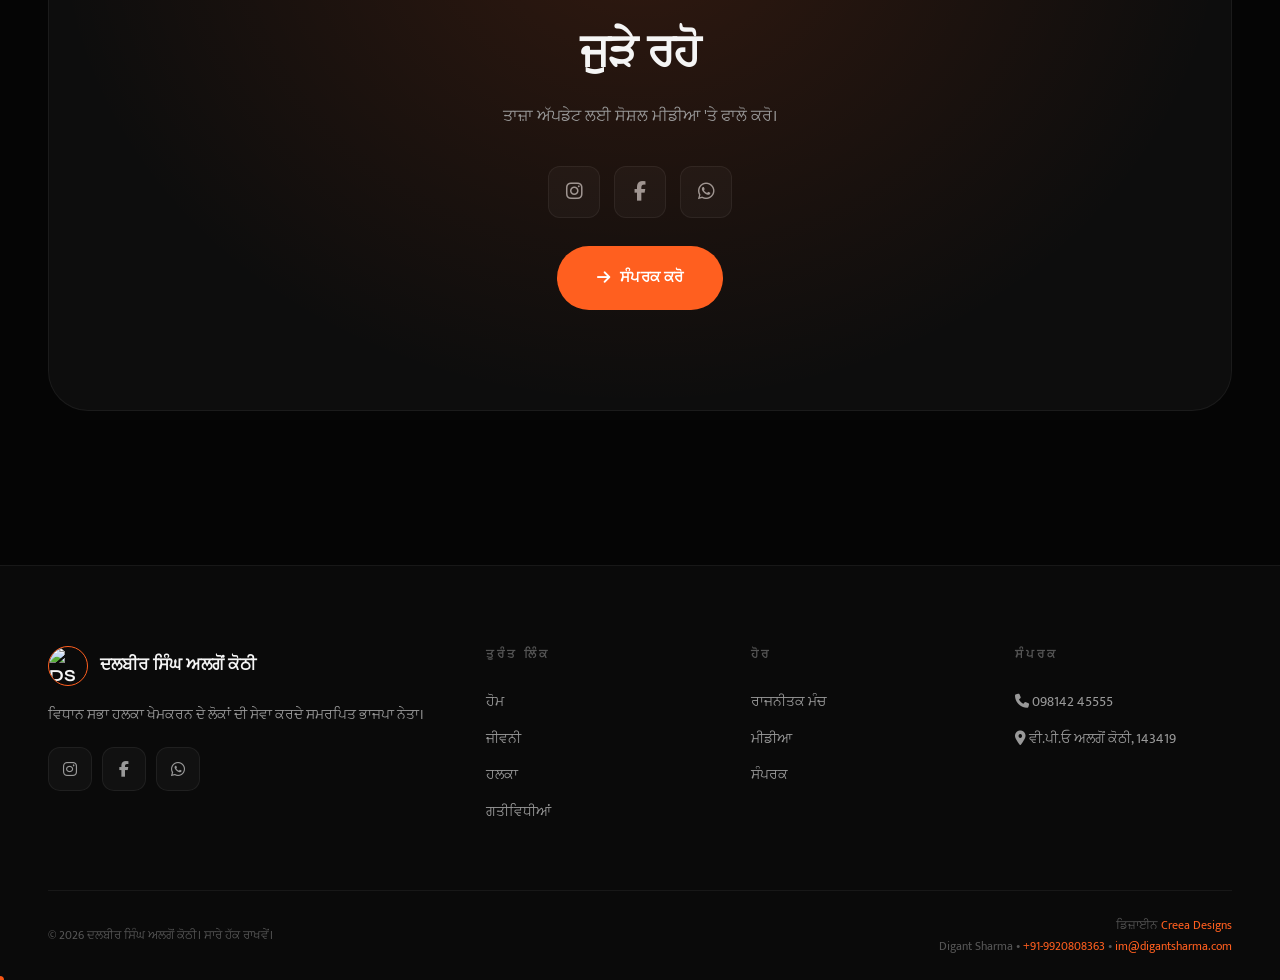
==== commit 8357ddd7: "2nd commit" ====
--- a/pa/index.html
+++ b/pa/index.html
@@ -1,4 +1,4 @@
-<!DOCTYPE html>
+﻿<!DOCTYPE html>
 <html lang="pa">
 
 <head>
@@ -13,7 +13,7 @@
 <body class="pa">
     <nav class="navbar" id="navbar">
         <div class="container"><a href="index.html" class="nav-logo"><img src="../images/dalbir.png"
-                    alt="DS"><span>ਦਲਬੀਰ ਸਿੰਘ</span></a>
+                    alt="DS"><span>ਦਲਬੀਰ ਸਿੰਘ ਅਲਗੋਂ ਕੋਠੀ</span></a>
             <div class="nav-links" id="navLinks"><a href="index.html" class="active">ਹੋਮ</a><a
                     href="about.html">ਜੀਵਨੀ</a><a href="constituency.html">ਹਲਕਾ</a><a
                     href="activities.html">ਗਤੀਵਿਧੀਆਂ</a><a href="political.html">ਰਾਜਨੀਤੀ</a><a
@@ -34,8 +34,8 @@
                 <div class="hero-text">
                     <div class="hero-eyebrow"><span class="dot"></span><span class="line"></span>ਵਿਧਾਨ ਸਭਾ ਹਲਕਾ ਖੇਮਕਰਨ
                         ਲਈ ਕੰਮ ਕਰਦੇ</div>
-                    <h1><span class="line"><span class="line-inner d1">ਦਲਬੀਰ ਸਿੰਘ</span></span><span class="line"><span
-                                class="line-inner d2 gradient-text">ਅਲਗੋਂ ਕੋਠੀ</span></span></h1>
+                    <h1><span class="line"><span class="line-inner d1">ਦਲਬੀਰ ਸਿੰਘ ਅਲਗੋਂ ਕੋਠੀ</span></span><span
+                            class="line"><span class="line-inner d2 gradient-text">ਭਾਜਪਾ ਨੇਤਾ</span></span></h1>
                     <p class="hero-sub">ਭਾਜਪਾ ਨੇਤਾ ਅਤੇ ਸਮਾਜ ਸੇਵਕ — ਰਵਾਇਤੀ ਕਦਰਾਂ-ਕੀਮਤਾਂ ਅਤੇ ਆਧੁਨਿਕ ਸ਼ਾਸਨ ਨੂੰ ਜੋੜਦੇ ਹੋਏ
                         ਖੇਮ ਕਰਨ, ਪੰਜਾਬ ਦੇ ਲੋਕਾਂ ਦੀ ਸੇਵਾ।</p>
                     <div class="hero-actions"><a href="about.html" class="btn btn-primary btn-lg"><i
@@ -45,7 +45,7 @@
                 <div class="hero-portrait-wrap">
                     <div class="hero-portrait-ring-2"></div>
                     <div class="hero-portrait-ring"></div>
-                    <div class="hero-portrait"><img src="../images/dalbir.png" alt="ਦਲਬੀਰ ਸਿੰਘ"></div>
+                    <div class="hero-portrait"><img src="../images/dalbir.png" alt="ਦਲਬੀਰ ਸਿੰਘ ਅਲਗੋਂ ਕੋਠੀ"></div>
                 </div>
             </div>
         </div>
--- a/css/style.css
+++ b/css/style.css
@@ -64,6 +64,18 @@
   font-family: var(--font-pa);
 }
 
+/* ── Punjabi hero: prevent Gurmukhi ascenders from being clipped ── */
+body.pa .hero h1 {
+  font-size: clamp(2.4rem, 5vw, 4.8rem);
+  line-height: 1.15;
+}
+
+body.pa .hero h1 .line {
+  padding-top: 0.15em;
+  /* room for Gurmukhi top stroke (ਸਿਰਮੁਣੀ) */
+  overflow: hidden;
+}
+
 img {
   max-width: 100%;
   height: auto;
@@ -1760,8 +1772,31 @@
   transform: translateY(0);
 }
 
+/* Util grids */
+.grid-2 {
+  display: grid;
+  grid-template-columns: repeat(2, 1fr);
+  gap: 32px;
+}
+
+.grid-3 {
+  display: grid;
+  grid-template-columns: repeat(3, 1fr);
+  gap: 24px;
+}
+
+.grid-4 {
+  display: grid;
+  grid-template-columns: repeat(4, 1fr);
+  gap: 20px;
+}
+
 /* ======================== RESPONSIVE ======================== */
 @media (max-width: 1024px) {
+  .grid-4 {
+    grid-template-columns: repeat(2, 1fr);
+  }
+
   .hero-layout {
     grid-template-columns: 1fr;
     text-align: center;
@@ -1876,7 +1911,7 @@
   .grid-2,
   .grid-3,
   .grid-4 {
-    grid-template-columns: 1fr;
+    grid-template-columns: 1fr !important;
   }
 
   .stats-grid {
@@ -1965,23 +2000,4 @@
   body::after {
     display: none;
   }
-}
-
-/* Util grids */
-.grid-2 {
-  display: grid;
-  grid-template-columns: repeat(2, 1fr);
-  gap: 32px;
-}
-
-.grid-3 {
-  display: grid;
-  grid-template-columns: repeat(3, 1fr);
-  gap: 24px;
-}
-
-.grid-4 {
-  display: grid;
-  grid-template-columns: repeat(4, 1fr);
-  gap: 20px;
 }
